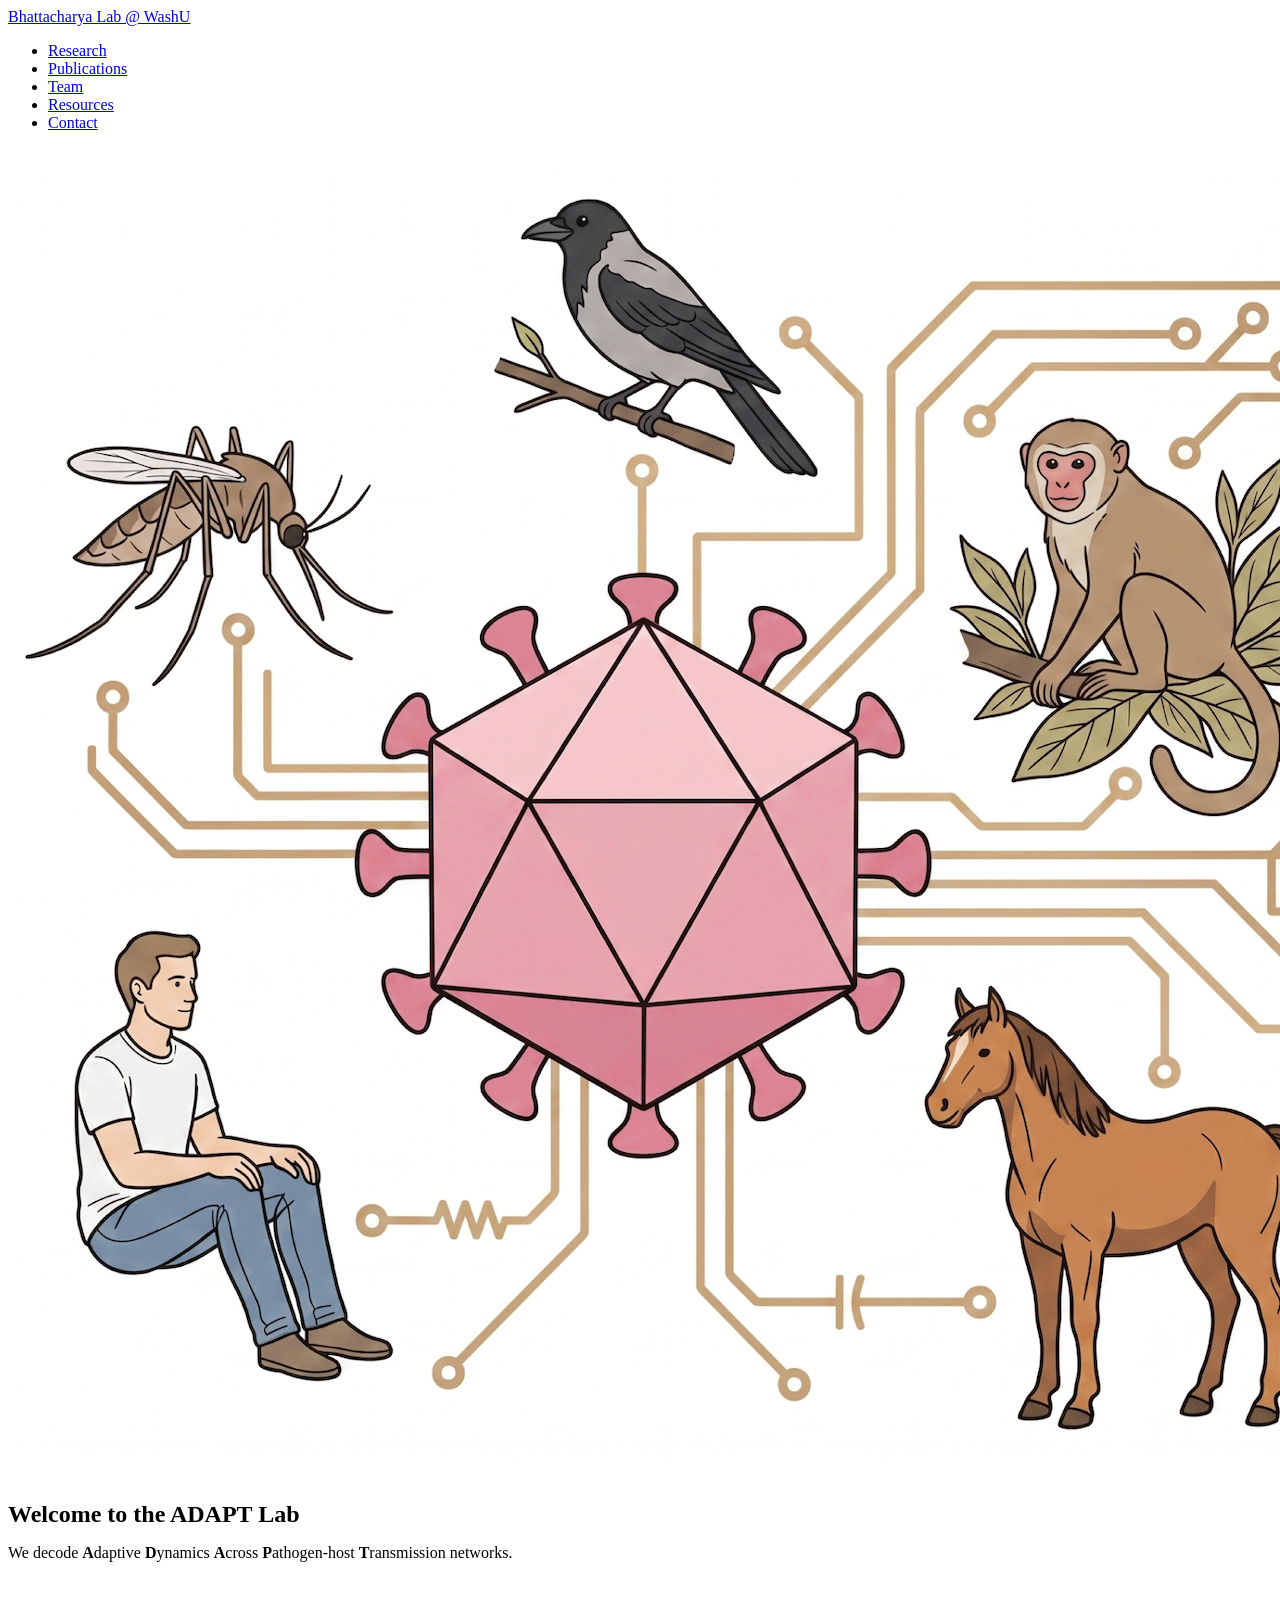
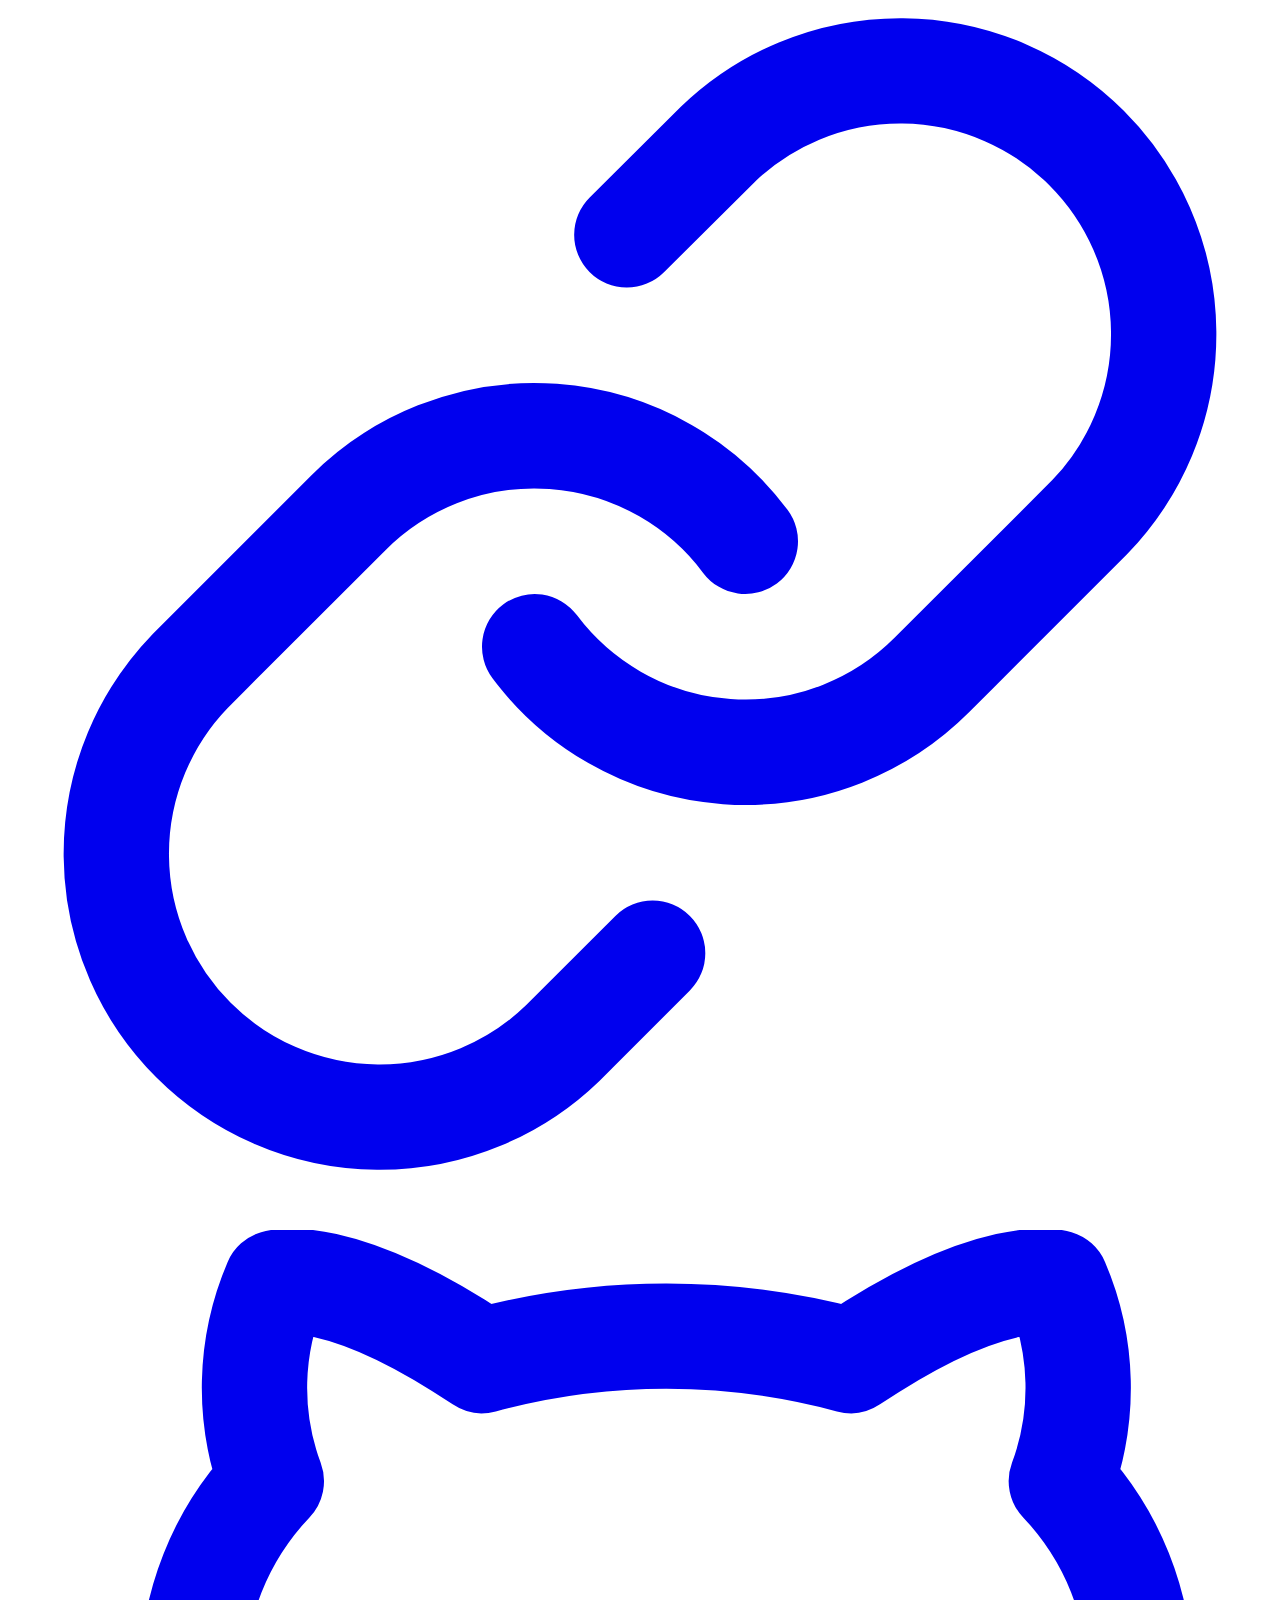
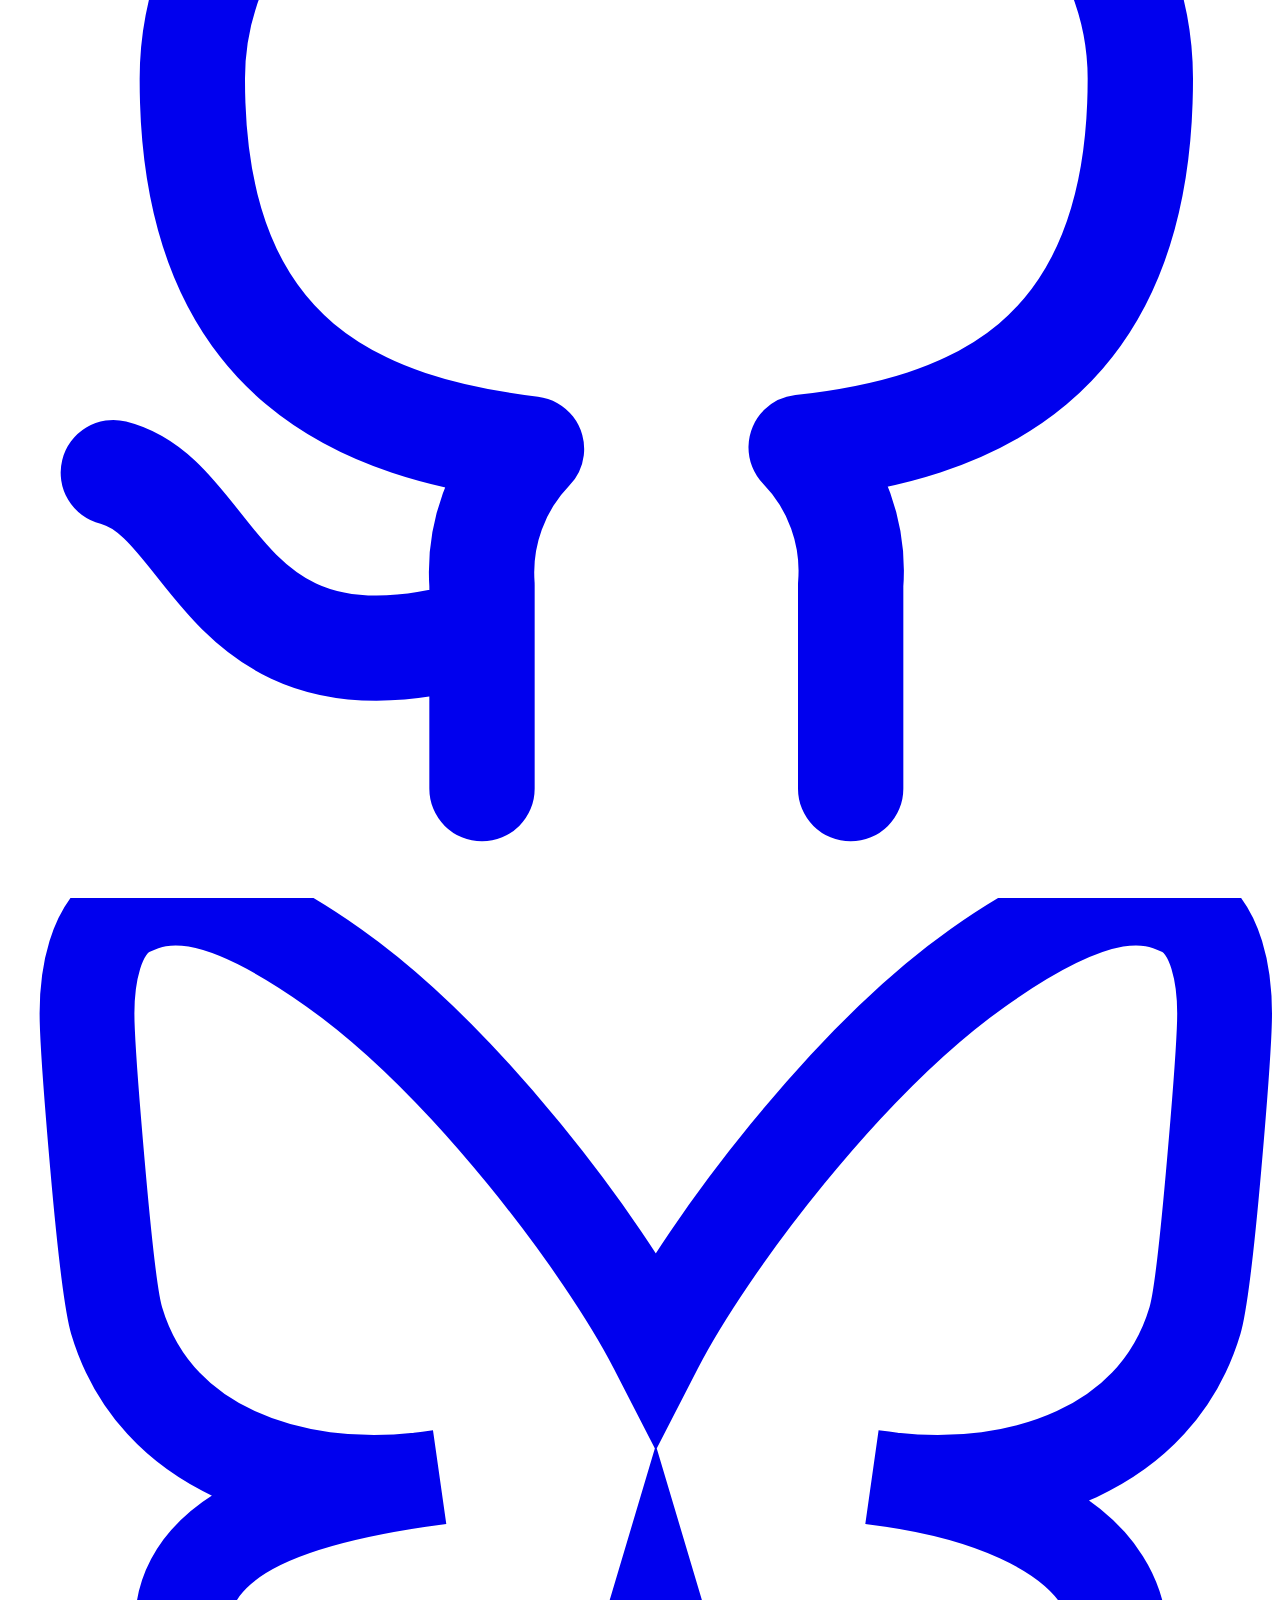
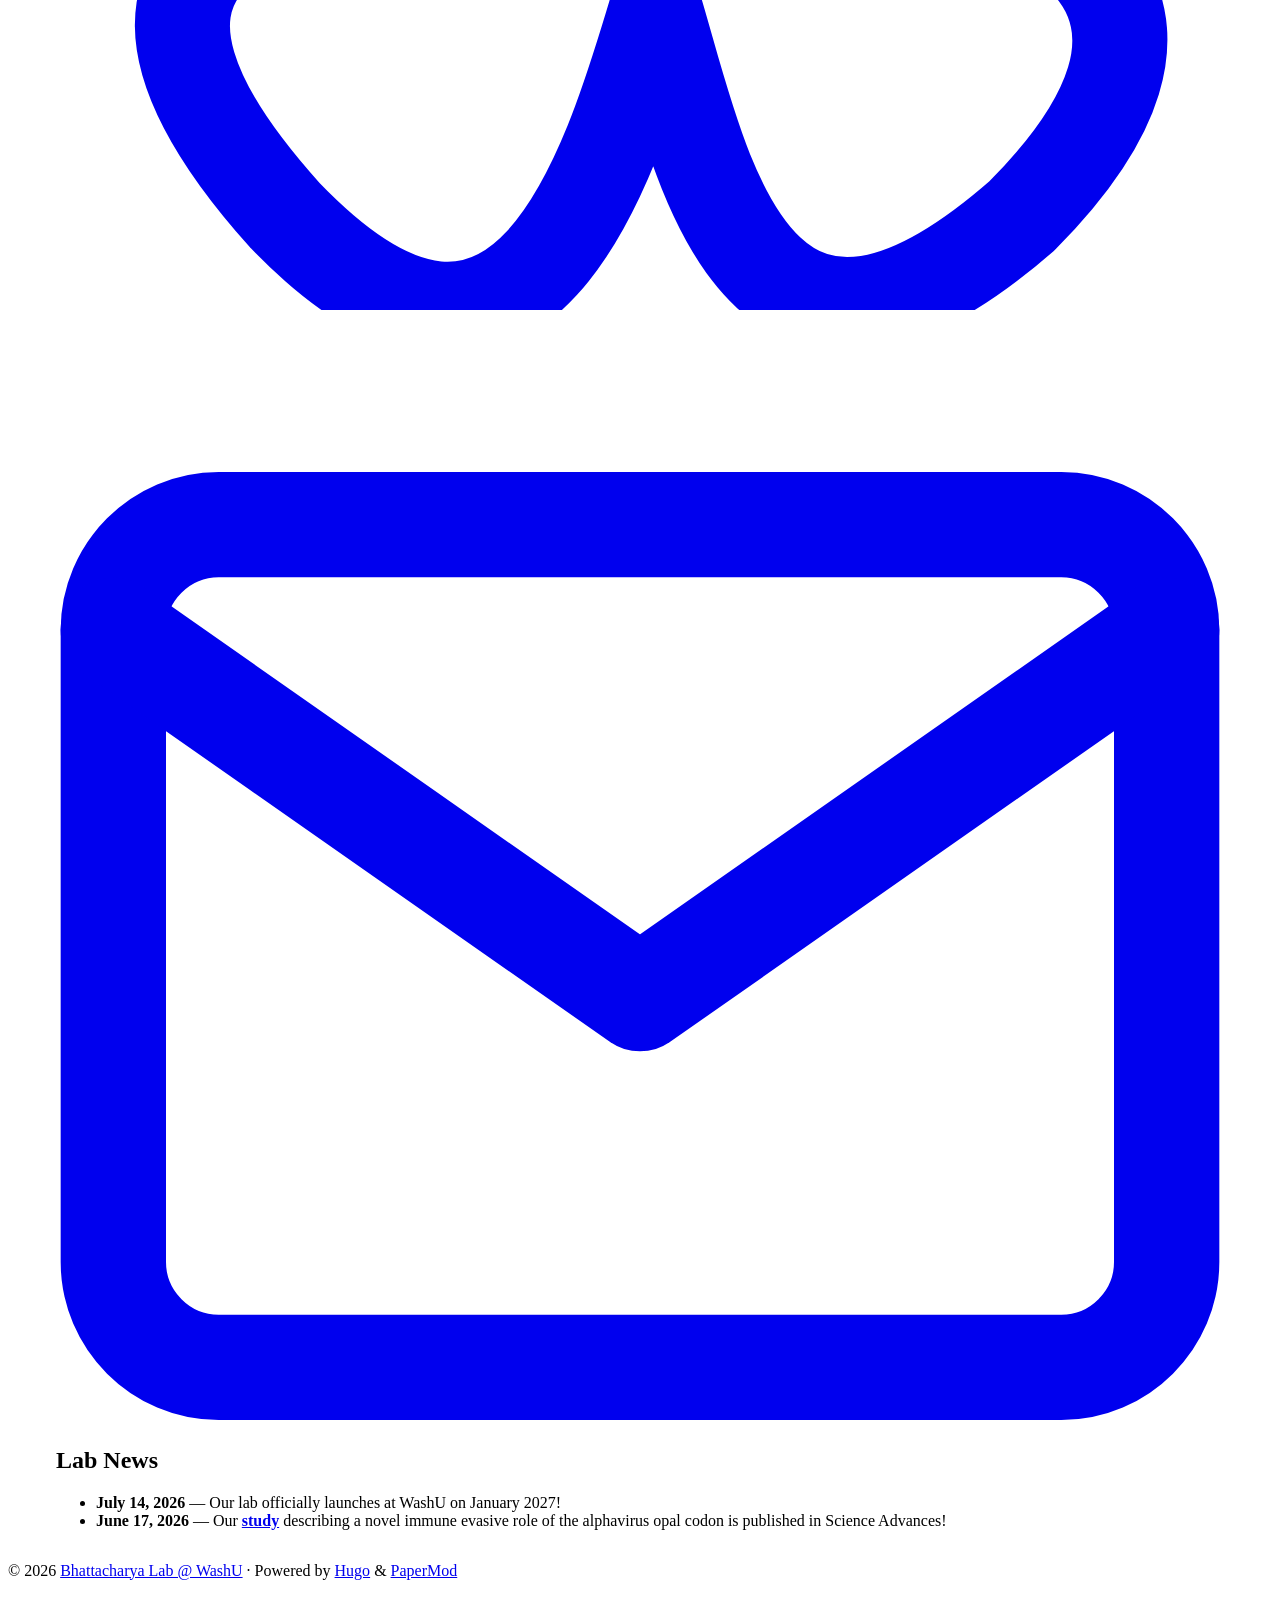
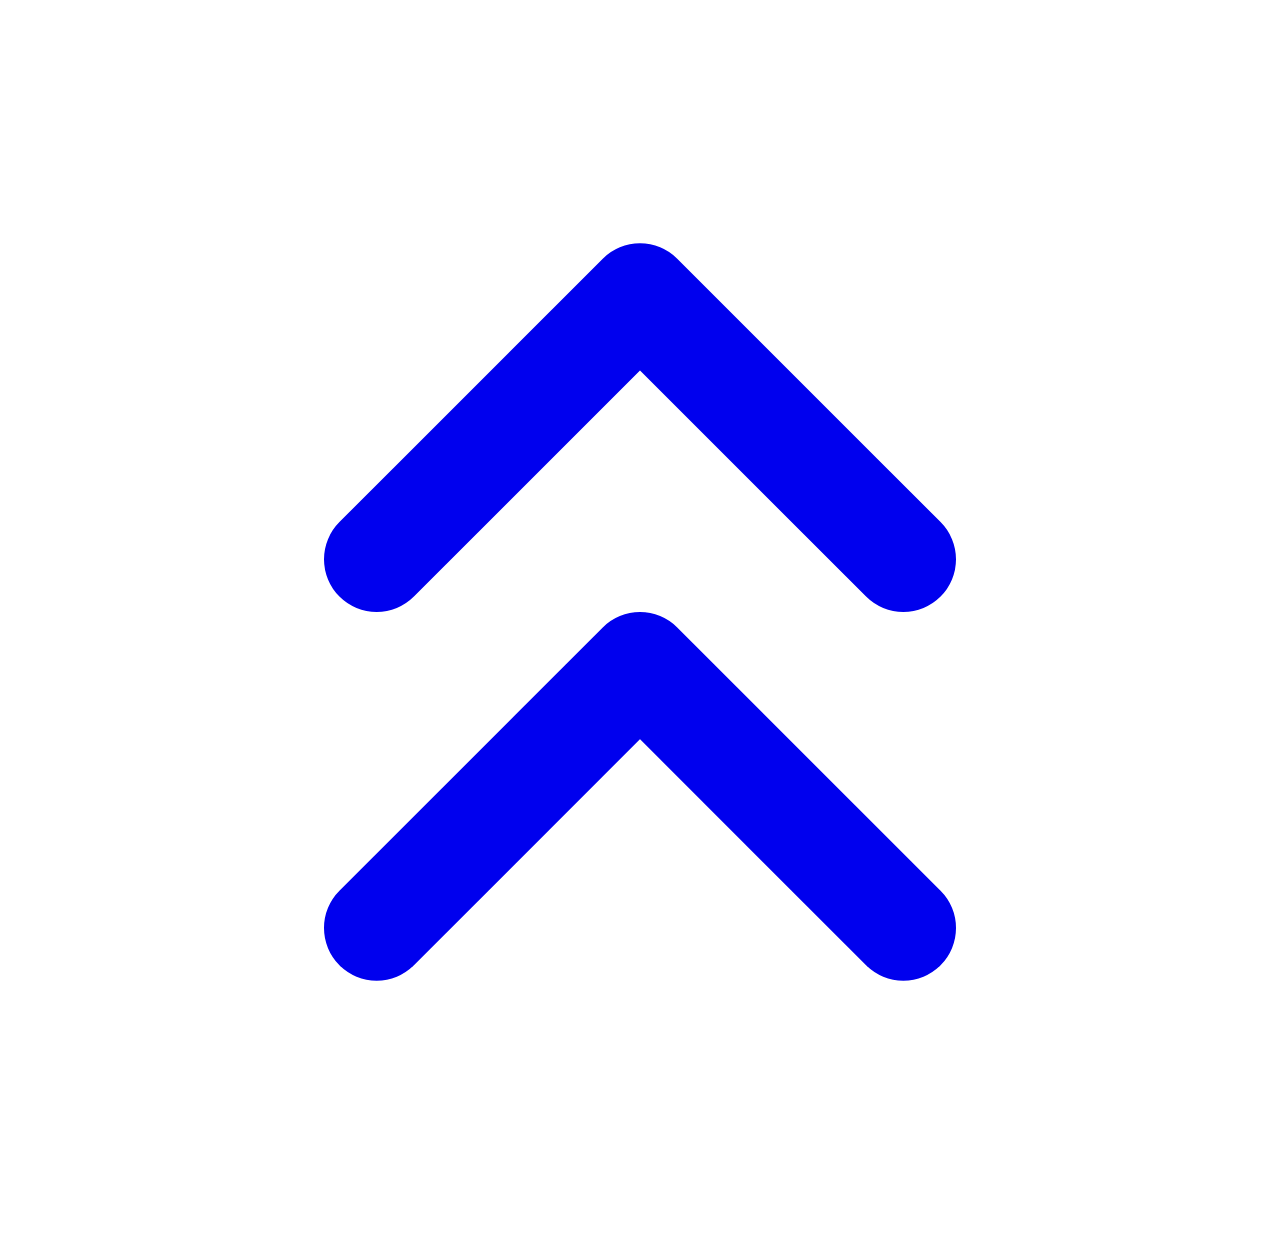
==== index.html @ d7763fdc "deploy: 80a2194d4f5002f448a03f5eafaed73001058255" ====
<!doctype html><html lang=en dir=auto data-theme=light><head><meta name=generator content="Hugo 0.164.0"><meta charset=utf-8><meta http-equiv=X-UA-Compatible content="IE=edge"><meta name=viewport content="width=device-width,initial-scale=1,shrink-to-fit=no"><meta name=robots content="index, follow"><title>Bhattacharya Lab @ WashU</title><meta name=description content="We study adaptive dynamics across pathogen-host interaction networks at WashU."><meta name=author content="Tamanash Bhattacharya"><link rel=canonical href=https://tamanashb.github.io/adapt-lab-website/><link crossorigin=anonymous href=/adapt-lab-website/assets/css/stylesheet.580c50b9496af248305c8b13a78037525e8e7861359b979d3334a81b5d1de494.css integrity="sha256-WAxQuUlq8kgwXIsTp4A3Ul6OeGE1m5edMzSoG10d5JQ=" rel="preload stylesheet" as=style><link rel=icon href=https://tamanashb.github.io/adapt-lab-website/favicon-32x32.png><link rel=icon type=image/png sizes=16x16 href=https://tamanashb.github.io/adapt-lab-website/favicon-16x16.png><link rel=icon type=image/png sizes=32x32 href=https://tamanashb.github.io/adapt-lab-website/favicon-32x32.png><link rel=apple-touch-icon href=https://tamanashb.github.io/adapt-lab-website/apple-touch-icon.png><link rel=mask-icon href=https://tamanashb.github.io/adapt-lab-website/favicon.svg><meta name=theme-color content="#2e2e33"><meta name=msapplication-TileColor content="#2e2e33"><link rel=alternate type=application/rss+xml href=https://tamanashb.github.io/adapt-lab-website/index.xml title=rss><link rel=alternate hreflang=en href=https://tamanashb.github.io/adapt-lab-website/><noscript><style>#theme-toggle,.top-link{display:none}</style></noscript><meta property="og:url" content="https://tamanashb.github.io/adapt-lab-website/"><meta property="og:site_name" content="Bhattacharya Lab @ WashU"><meta property="og:title" content="Bhattacharya Lab @ WashU"><meta property="og:description" content="July 14, 2026 — Our lab officially launches at WashU on January 2027! June 17, 2026 — Our study describing a novel immune evasive role of the alphavirus opal codon is published in Science Advances!"><meta property="og:locale" content="en_us"><meta property="og:type" content="website"><meta name=twitter:card content="summary"><meta name=twitter:title content="Bhattacharya Lab @ WashU"><meta name=twitter:description content="July 14, 2026 — Our lab officially launches at WashU on January 2027! June 17, 2026 — Our study describing a novel immune evasive role of the alphavirus opal codon is published in Science Advances!"><script type=application/ld+json>{"@context":"https://schema.org","@type":"Organization","name":"Bhattacharya Lab @ WashU","url":"https://tamanashb.github.io/adapt-lab-website/","description":"We study adaptive dynamics across pathogen-host interaction networks at WashU.","logo":"https://tamanashb.github.io/adapt-lab-website/favicon-32x32.png","sameAs":["https://scholar.google.com/citations?user=cMWTTUkAAAAJ\u0026hl=en","https://github.com/tamanashB","https://bsky.app/profile/tamanash.bsky.social","mailto:tamanash.bhattacharya@gmail.com"]}</script></head><body class=list id=top><header class=header><nav class=header-nav><div class=logo><a href=https://tamanashb.github.io/adapt-lab-website/ accesskey=h title="Bhattacharya Lab @ WashU (Alt + H)">Bhattacharya Lab @ WashU</a></div><ul id=menu class=menu><li><a href=https://tamanashb.github.io/adapt-lab-website/research/ title=Research><span>Research</span></a></li><li><a href=https://tamanashb.github.io/adapt-lab-website/publications/ title=Publications><span>Publications</span></a></li><li><a href=https://tamanashb.github.io/adapt-lab-website/team/ title=Team><span>Team</span></a></li><li><a href=https://tamanashb.github.io/adapt-lab-website/resources/ title=Resources><span>Resources</span></a></li><li><a href=https://tamanashb.github.io/adapt-lab-website/contact/ title=Contact><span>Contact</span></a></li></ul></nav></header><main class=main><div class=profile style="margin:.2rem 0;padding:0"><div class=profile_inner style="margin:0;padding:.2rem 0"><img draggable=false src=https://tamanashb.github.io/adapt-lab-website/images/profile.png alt="Tamanash Bhattacharya" title="Tamanash Bhattacharya" max-width: 100%; height: auto; style="border-radius:0;margin:1rem 0"><h1 style=font-size:1.5em>Welcome to the ADAPT Lab</h1><span>We decode <b>A</b>daptive <b>D</b>ynamics <b>A</b>cross <b>P</b>athogen-host <b>T</b>ransmission networks.</span><div class=social-icons><a href="https://scholar.google.com/citations?user=cMWTTUkAAAAJ&amp;hl=en" target=_blank rel="noopener noreferrer me" title=google-scholar><svg viewBox="0 0 24 24" fill="none" stroke="currentColor" stroke-width="2" stroke-linecap="round" stroke-linejoin="round"><path d="M10 13a5 5 0 007.54.54l3-3a5 5 0 00-7.07-7.07l-1.72 1.71"/><path d="M14 11a5 5 0 00-7.54-.54l-3 3a5 5 0 007.07 7.07l1.71-1.71"/></svg>
</a><a href=https://github.com/tamanashB target=_blank rel="noopener noreferrer me" title=github><svg viewBox="0 0 24 24" fill="none" stroke="currentColor" stroke-width="2" stroke-linecap="round" stroke-linejoin="round"><path d="M9 19c-5 1.5-5-2.5-7-3m14 6v-3.87a3.37 3.37.0 00-.94-2.61c3.14-.35 6.44-1.54 6.44-7A5.44 5.44.0 0020 4.77 5.07 5.07.0 0019.91 1S18.73.65 16 2.48a13.38 13.38.0 00-7 0C6.27.65 5.09 1 5.09 1A5.07 5.07.0 005 4.77 5.44 5.44.0 003.5 8.55c0 5.42 3.3 6.61 6.44 7A3.37 3.37.0 009 18.13V22"/></svg>
</a><a href=https://bsky.app/profile/tamanash.bsky.social target=_blank rel="noopener noreferrer me" title=bluesky><svg viewBox="-25 0 400 320" fill="none" stroke="currentColor" stroke-width="30"><path d="M180 141.964c-16.301-31.702-60.692-90.7823-101.9653-119.92C38.4971-5.86834 23.414-1.03207 13.526 3.43594 2.08093 8.60755.0 26.1785.0 36.5164.0 46.8542 5.66748 121.272 9.36416 133.694 21.5786 174.738 65.0603 188.607 105.104 184.156 107.151 183.852 109.227 183.572 111.329 183.312 109.267 183.642 107.19 183.924 105.104 184.156 46.4204 192.847-5.69621 214.233 62.6582 290.33 137.848 368.18 165.705 273.637 180 225.702c14.295 47.935 30.76 139.069 115.995 64.628C360 225.702 313.58 192.85 254.896 184.158 252.81 183.926 250.733 183.645 248.671 183.315 250.773 183.574 252.849 183.855 254.896 184.158 294.94 188.61 338.421 174.74 350.636 133.697 354.333 121.275 360 46.8568 360 36.519 360 26.1811 357.919 8.61012 346.474 3.43851 336.586-1.02949 321.503-5.86576 281.965 22.0466 240.692 51.1843 196.301 110.262 180 141.964z"/></svg>
</a><a href=mailto:tamanash.bhattacharya@gmail.com target=_blank rel="noopener noreferrer me" title=email><svg viewBox="0 0 24 21" fill="none" stroke="currentColor" stroke-width="2" stroke-linecap="round" stroke-linejoin="round"><path d="M4 4h16c1.1.0 2 .9 2 2v12c0 1.1-.9 2-2 2H4c-1.1.0-2-.9-2-2V6c0-1.1.9-2 2-2z"/><polyline points="22,6 12,13 2,6"/></svg></a></div></div></div><div style="margin-top:1rem;margin-bottom:.5rem;padding:0 3rem"><h2>Lab News</h2></div><div style="margin-bottom:2rem;padding:0 3rem"><ul><li><strong>July 14, 2026</strong> — Our lab officially launches at WashU on January 2027!</li><li><strong>June 17, 2026</strong> — Our <a href="https://www.science.org/doi/10.1126/sciadv.aee6015?__cf_chl_f_tk=ya5xux1qwvlwiM5JNNtGZGU4bwU3CyjRxJVhjC_Vx98-1782796281-1.0.1.1-zp0w1OmIcOOmN9h2CZP0AUJJhc6KL.IjVqaYy70Ut3o"><strong>study</strong></a> describing a novel immune evasive role of the alphavirus opal codon is published in Science Advances!</li></ul></div></main><footer class=footer><span>&copy; 2026 <a href=https://tamanashb.github.io/adapt-lab-website/>Bhattacharya Lab @ WashU</a></span> ·
<span>Powered by
<a href="https://gohugo.io/?utm_source=papermod" rel=noopener target=_blank>Hugo</a> &
<a href=https://github.com/adityatelange/hugo-PaperMod/ rel=noopener target=_blank>PaperMod</a></span></footer><a href=#top id=top-link class="top-link hidden" aria-label="go to top" title="Go to Top (Alt + G)" accesskey=g><svg viewBox="0 0 24 24" fill="none" stroke="currentColor" stroke-width="2" stroke-linecap="round" stroke-linejoin="round" class="feather feather-chevrons-up"><polyline points="17 11 12 6 7 11"/><polyline points="17 18 12 13 7 18"/></svg>
</a><script>let menu=document.getElementById("menu");if(menu){const e=localStorage.getItem("menu-scroll-position");e&&(menu.scrollLeft=parseInt(e,10)),menu.onscroll=function(){localStorage.setItem("menu-scroll-position",menu.scrollLeft)}}document.querySelectorAll('a[href^="#"]').forEach(e=>{e.addEventListener("click",function(e){e.preventDefault();var t=this.getAttribute("href").substr(1);window.matchMedia("(prefers-reduced-motion: reduce)").matches?document.querySelector(`[id='${decodeURIComponent(t)}']`).scrollIntoView():document.querySelector(`[id='${decodeURIComponent(t)}']`).scrollIntoView({behavior:"smooth"}),t==="top"?history.replaceState(null,null," "):history.pushState(null,null,`#${t}`)})})</script><script>var toplink=document.getElementById("top-link");window.onscroll=function(){const e=window.innerHeight;document.body.scrollTop>e||document.documentElement.scrollTop>e?toplink.classList.remove("hidden"):toplink.classList.add("hidden")}</script></body></html>
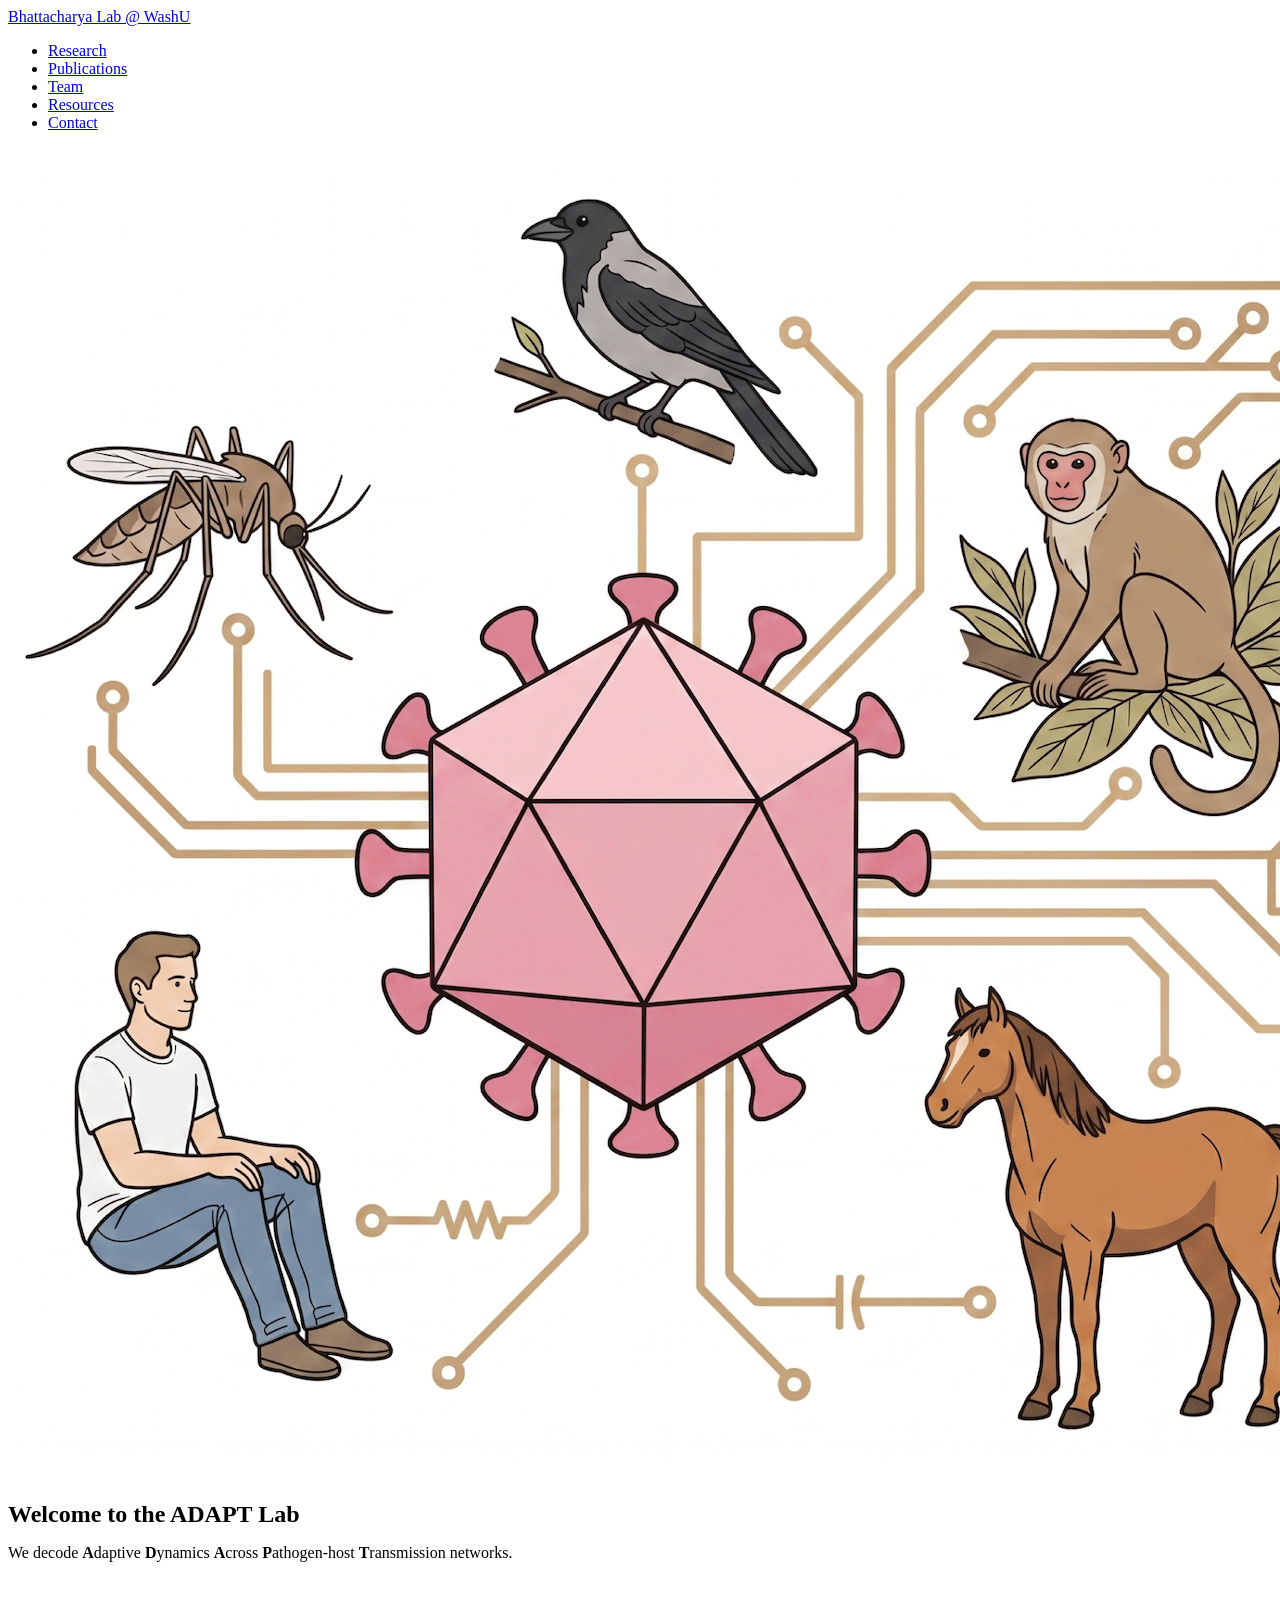
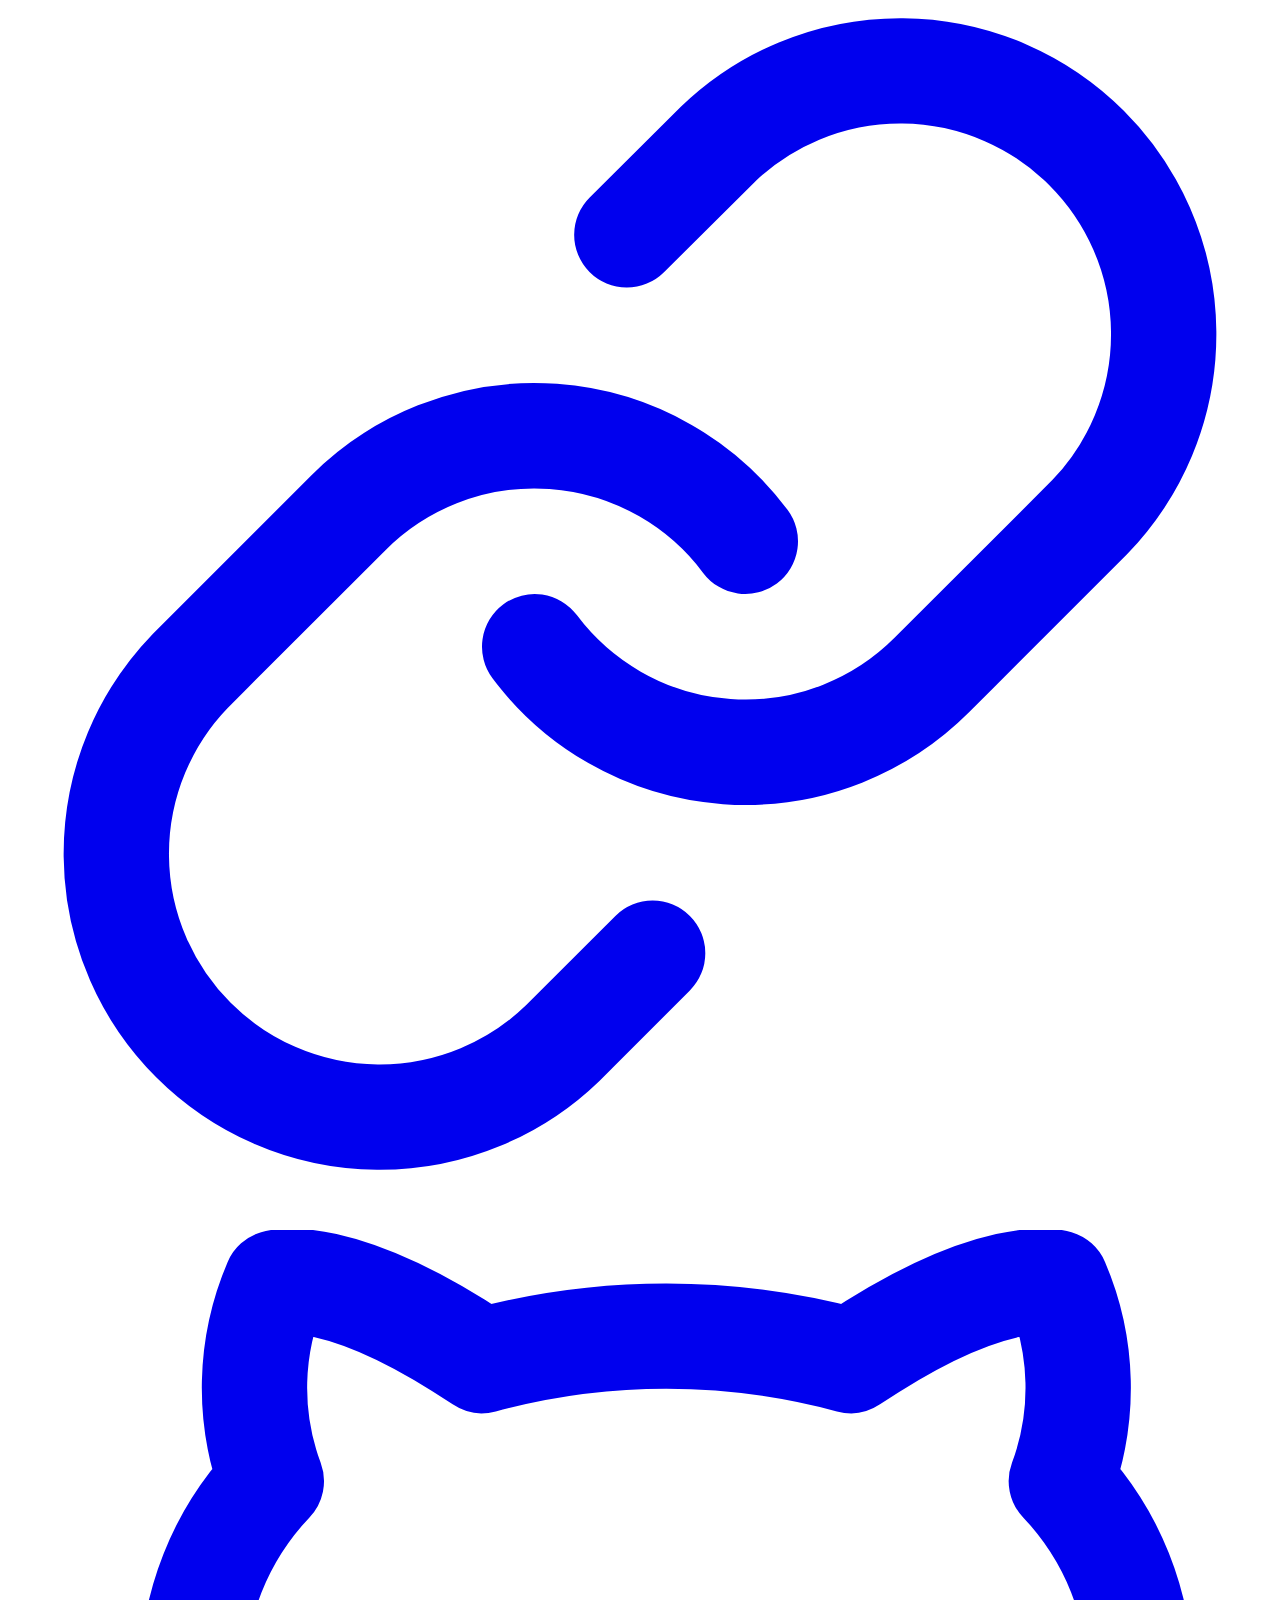
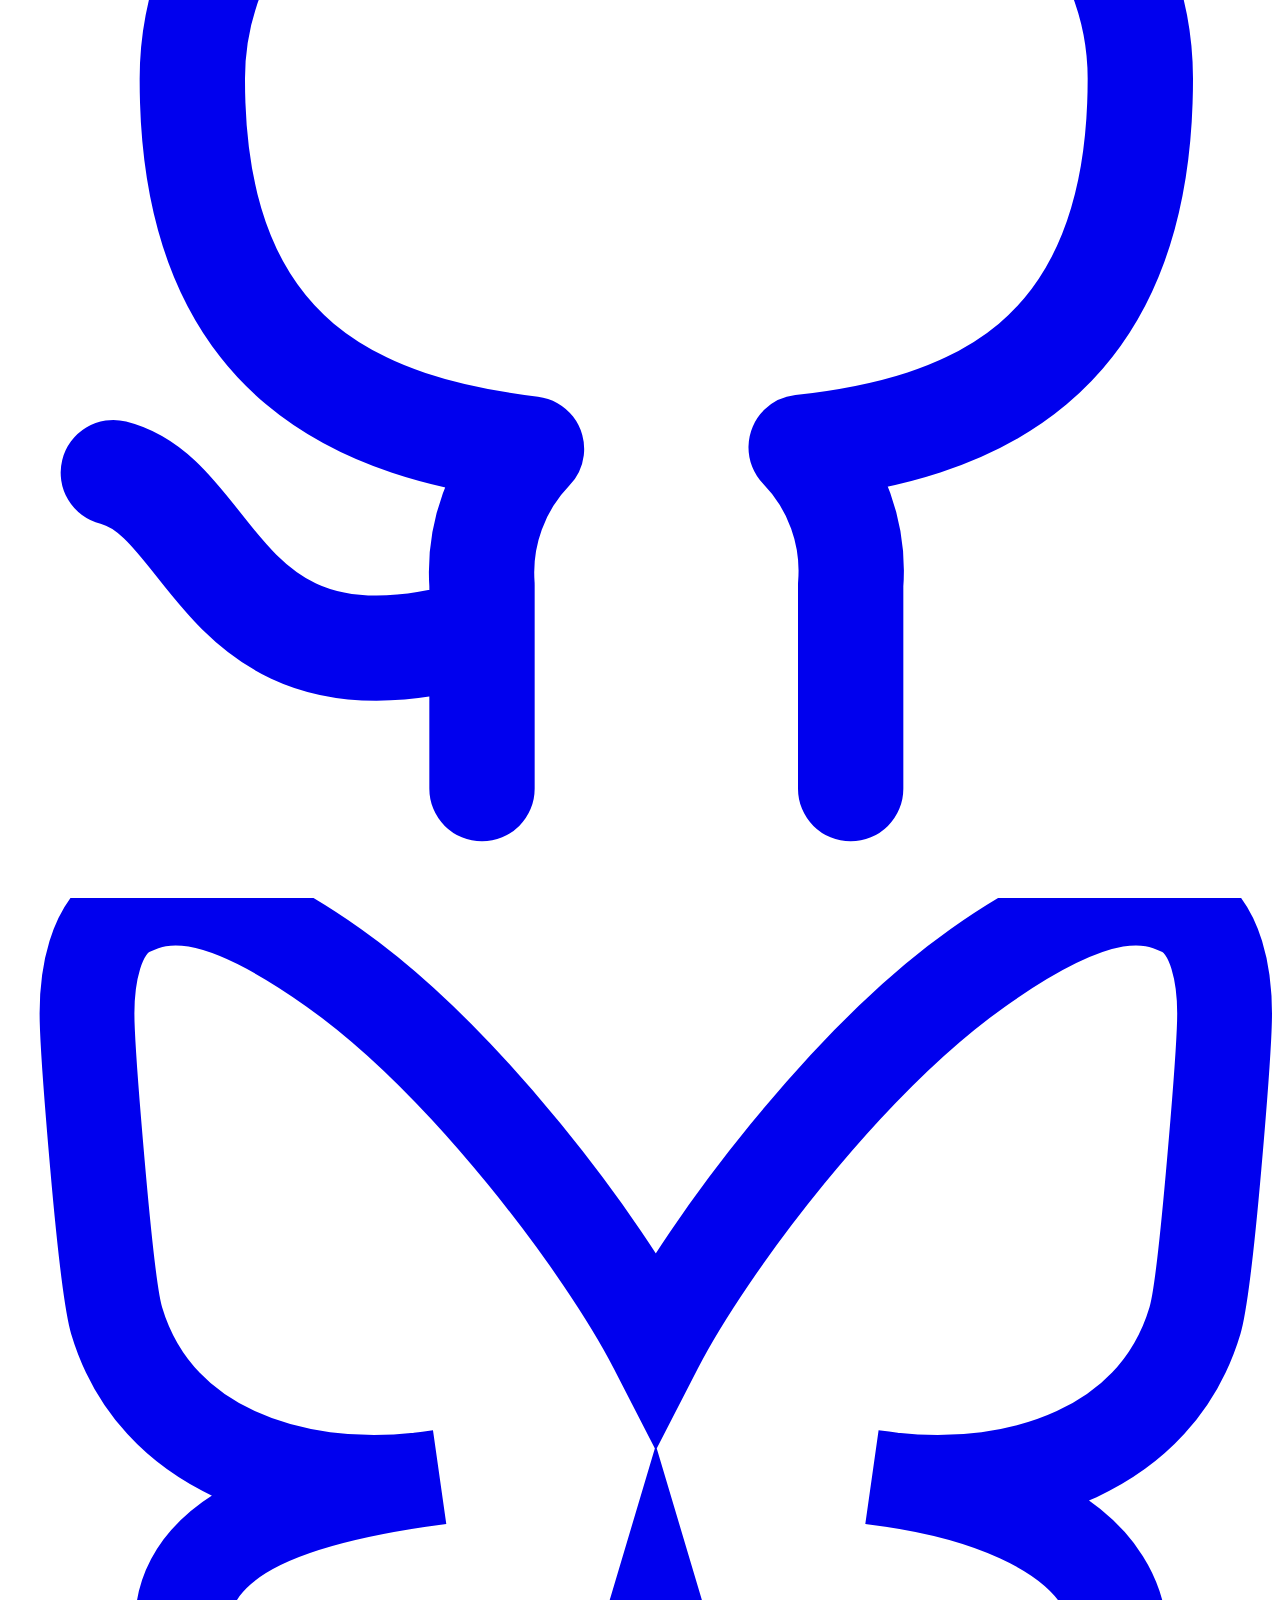
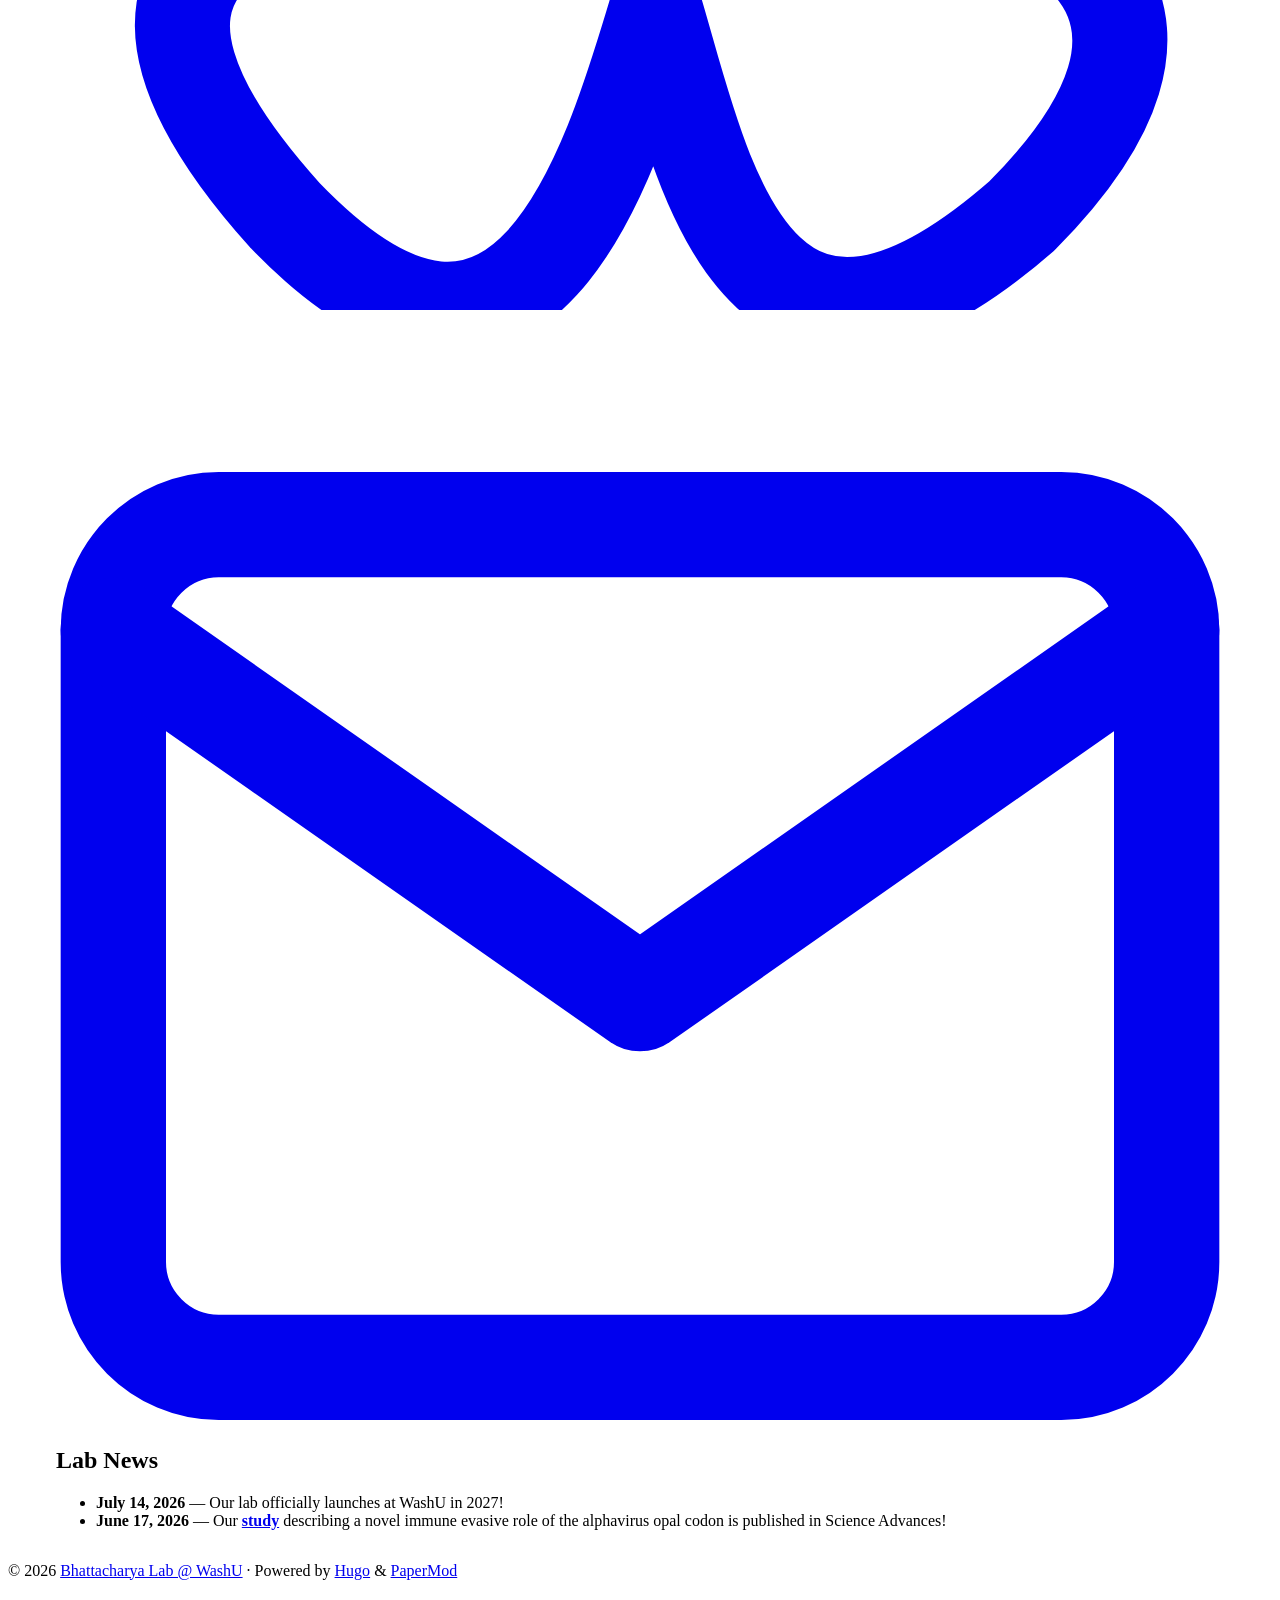
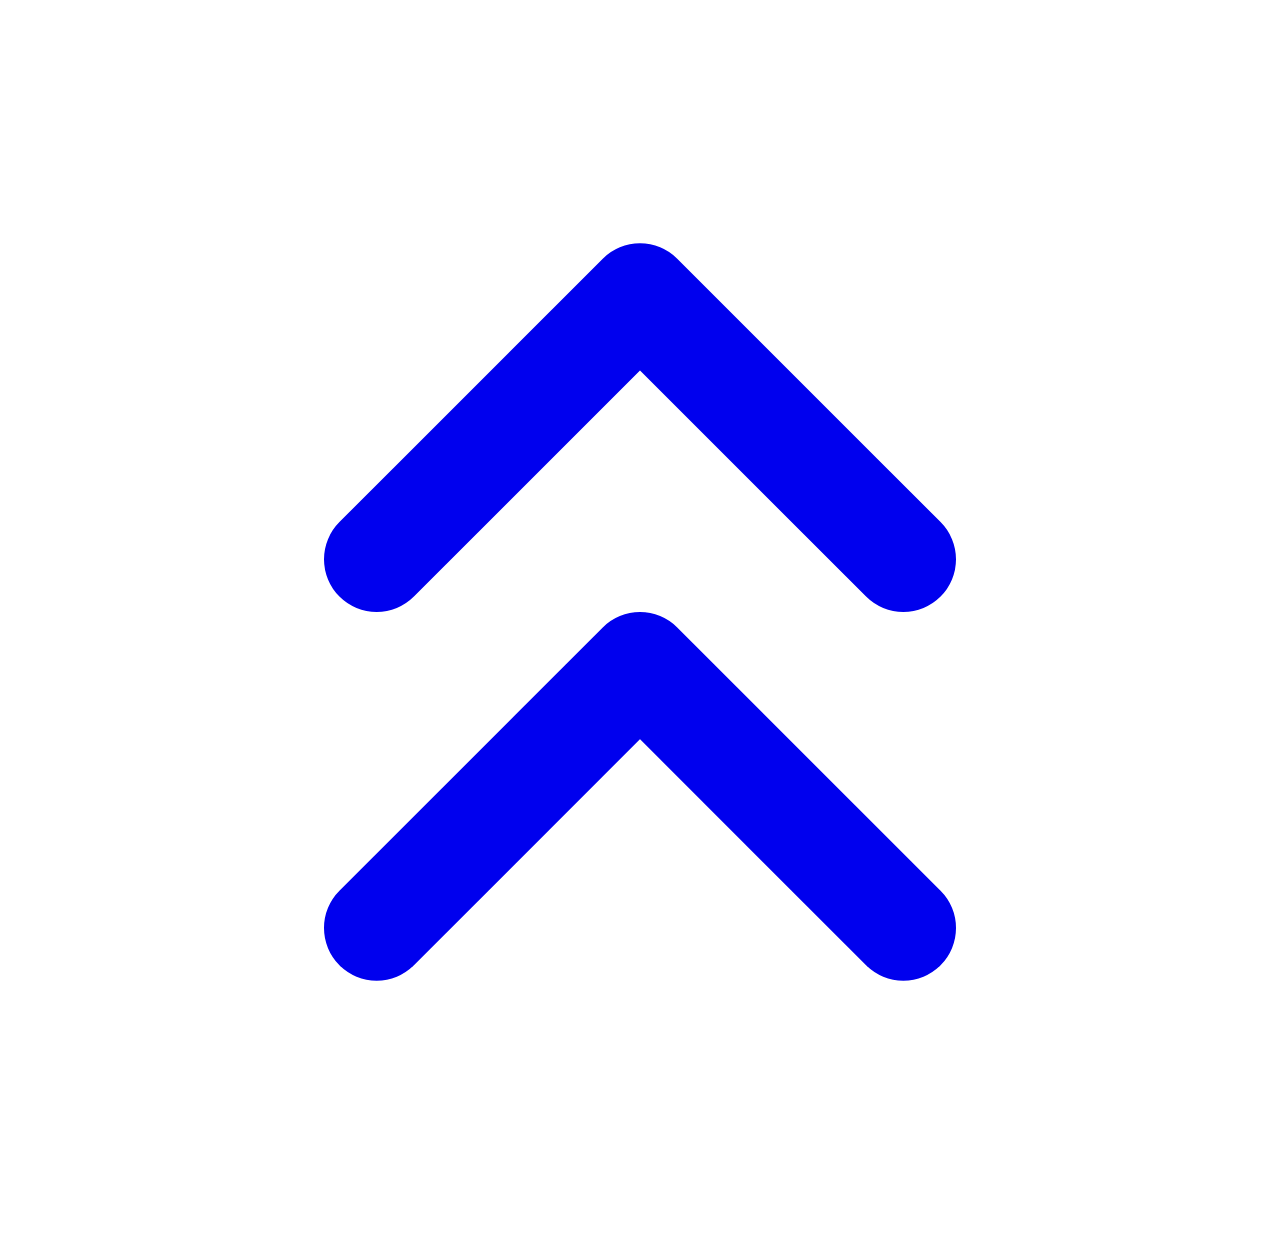
==== commit 983dfd44: "deploy: 1bbe968d76309a68ff7ea56aad08c9f3d3eac7b9" ====
--- a/index.html
+++ b/index.html
@@ -1,7 +1,7 @@
-<!doctype html><html lang=en dir=auto data-theme=light><head><meta name=generator content="Hugo 0.164.0"><meta charset=utf-8><meta http-equiv=X-UA-Compatible content="IE=edge"><meta name=viewport content="width=device-width,initial-scale=1,shrink-to-fit=no"><meta name=robots content="index, follow"><title>Bhattacharya Lab @ WashU</title><meta name=description content="We study adaptive dynamics across pathogen-host interaction networks at WashU."><meta name=author content="Tamanash Bhattacharya"><link rel=canonical href=https://tamanashb.github.io/adapt-lab-website/><link crossorigin=anonymous href=/adapt-lab-website/assets/css/stylesheet.580c50b9496af248305c8b13a78037525e8e7861359b979d3334a81b5d1de494.css integrity="sha256-WAxQuUlq8kgwXIsTp4A3Ul6OeGE1m5edMzSoG10d5JQ=" rel="preload stylesheet" as=style><link rel=icon href=https://tamanashb.github.io/adapt-lab-website/favicon-32x32.png><link rel=icon type=image/png sizes=16x16 href=https://tamanashb.github.io/adapt-lab-website/favicon-16x16.png><link rel=icon type=image/png sizes=32x32 href=https://tamanashb.github.io/adapt-lab-website/favicon-32x32.png><link rel=apple-touch-icon href=https://tamanashb.github.io/adapt-lab-website/apple-touch-icon.png><link rel=mask-icon href=https://tamanashb.github.io/adapt-lab-website/favicon.svg><meta name=theme-color content="#2e2e33"><meta name=msapplication-TileColor content="#2e2e33"><link rel=alternate type=application/rss+xml href=https://tamanashb.github.io/adapt-lab-website/index.xml title=rss><link rel=alternate hreflang=en href=https://tamanashb.github.io/adapt-lab-website/><noscript><style>#theme-toggle,.top-link{display:none}</style></noscript><meta property="og:url" content="https://tamanashb.github.io/adapt-lab-website/"><meta property="og:site_name" content="Bhattacharya Lab @ WashU"><meta property="og:title" content="Bhattacharya Lab @ WashU"><meta property="og:description" content="July 14, 2026 — Our lab officially launches at WashU on January 2027! June 17, 2026 — Our study describing a novel immune evasive role of the alphavirus opal codon is published in Science Advances!"><meta property="og:locale" content="en_us"><meta property="og:type" content="website"><meta name=twitter:card content="summary"><meta name=twitter:title content="Bhattacharya Lab @ WashU"><meta name=twitter:description content="July 14, 2026 — Our lab officially launches at WashU on January 2027! June 17, 2026 — Our study describing a novel immune evasive role of the alphavirus opal codon is published in Science Advances!"><script type=application/ld+json>{"@context":"https://schema.org","@type":"Organization","name":"Bhattacharya Lab @ WashU","url":"https://tamanashb.github.io/adapt-lab-website/","description":"We study adaptive dynamics across pathogen-host interaction networks at WashU.","logo":"https://tamanashb.github.io/adapt-lab-website/favicon-32x32.png","sameAs":["https://scholar.google.com/citations?user=cMWTTUkAAAAJ\u0026hl=en","https://github.com/tamanashB","https://bsky.app/profile/tamanash.bsky.social","mailto:tamanash.bhattacharya@gmail.com"]}</script></head><body class=list id=top><header class=header><nav class=header-nav><div class=logo><a href=https://tamanashb.github.io/adapt-lab-website/ accesskey=h title="Bhattacharya Lab @ WashU (Alt + H)">Bhattacharya Lab @ WashU</a></div><ul id=menu class=menu><li><a href=https://tamanashb.github.io/adapt-lab-website/research/ title=Research><span>Research</span></a></li><li><a href=https://tamanashb.github.io/adapt-lab-website/publications/ title=Publications><span>Publications</span></a></li><li><a href=https://tamanashb.github.io/adapt-lab-website/team/ title=Team><span>Team</span></a></li><li><a href=https://tamanashb.github.io/adapt-lab-website/resources/ title=Resources><span>Resources</span></a></li><li><a href=https://tamanashb.github.io/adapt-lab-website/contact/ title=Contact><span>Contact</span></a></li></ul></nav></header><main class=main><div class=profile style="margin:.2rem 0;padding:0"><div class=profile_inner style="margin:0;padding:.2rem 0"><img draggable=false src=https://tamanashb.github.io/adapt-lab-website/images/profile.png alt="Tamanash Bhattacharya" title="Tamanash Bhattacharya" max-width: 100%; height: auto; style="border-radius:0;margin:1rem 0"><h1 style=font-size:1.5em>Welcome to the ADAPT Lab</h1><span>We decode <b>A</b>daptive <b>D</b>ynamics <b>A</b>cross <b>P</b>athogen-host <b>T</b>ransmission networks.</span><div class=social-icons><a href="https://scholar.google.com/citations?user=cMWTTUkAAAAJ&amp;hl=en" target=_blank rel="noopener noreferrer me" title=google-scholar><svg viewBox="0 0 24 24" fill="none" stroke="currentColor" stroke-width="2" stroke-linecap="round" stroke-linejoin="round"><path d="M10 13a5 5 0 007.54.54l3-3a5 5 0 00-7.07-7.07l-1.72 1.71"/><path d="M14 11a5 5 0 00-7.54-.54l-3 3a5 5 0 007.07 7.07l1.71-1.71"/></svg>
+<!doctype html><html lang=en dir=auto data-theme=light><head><meta name=generator content="Hugo 0.165.0"><meta charset=utf-8><meta http-equiv=X-UA-Compatible content="IE=edge"><meta name=viewport content="width=device-width,initial-scale=1,shrink-to-fit=no"><meta name=robots content="index, follow"><title>Bhattacharya Lab @ WashU</title><meta name=description content="We study adaptive dynamics across pathogen-host interaction networks at WashU."><meta name=author content="Tamanash Bhattacharya"><link rel=canonical href=https://tamanashb.github.io/adapt-lab-website/><link crossorigin=anonymous href=/adapt-lab-website/assets/css/stylesheet.580c50b9496af248305c8b13a78037525e8e7861359b979d3334a81b5d1de494.css integrity="sha256-WAxQuUlq8kgwXIsTp4A3Ul6OeGE1m5edMzSoG10d5JQ=" rel="preload stylesheet" as=style><link rel=icon href=https://tamanashb.github.io/adapt-lab-website/favicon-32x32.png><link rel=icon type=image/png sizes=16x16 href=https://tamanashb.github.io/adapt-lab-website/favicon-16x16.png><link rel=icon type=image/png sizes=32x32 href=https://tamanashb.github.io/adapt-lab-website/favicon-32x32.png><link rel=apple-touch-icon href=https://tamanashb.github.io/adapt-lab-website/apple-touch-icon.png><link rel=mask-icon href=https://tamanashb.github.io/adapt-lab-website/favicon.svg><meta name=theme-color content="#2e2e33"><meta name=msapplication-TileColor content="#2e2e33"><link rel=alternate type=application/rss+xml href=https://tamanashb.github.io/adapt-lab-website/index.xml title=rss><link rel=alternate hreflang=en href=https://tamanashb.github.io/adapt-lab-website/><noscript><style>#theme-toggle,.top-link{display:none}</style></noscript><meta property="og:url" content="https://tamanashb.github.io/adapt-lab-website/"><meta property="og:site_name" content="Bhattacharya Lab @ WashU"><meta property="og:title" content="Bhattacharya Lab @ WashU"><meta property="og:description" content="July 14, 2026 — Our lab officially launches at WashU in 2027! June 17, 2026 — Our study describing a novel immune evasive role of the alphavirus opal codon is published in Science Advances!"><meta property="og:locale" content="en_us"><meta property="og:type" content="website"><meta name=twitter:card content="summary"><meta name=twitter:title content="Bhattacharya Lab @ WashU"><meta name=twitter:description content="July 14, 2026 — Our lab officially launches at WashU in 2027! June 17, 2026 — Our study describing a novel immune evasive role of the alphavirus opal codon is published in Science Advances!"><script type=application/ld+json>{"@context":"https://schema.org","@type":"Organization","name":"Bhattacharya Lab @ WashU","url":"https://tamanashb.github.io/adapt-lab-website/","description":"We study adaptive dynamics across pathogen-host interaction networks at WashU.","logo":"https://tamanashb.github.io/adapt-lab-website/favicon-32x32.png","sameAs":["https://scholar.google.com/citations?user=cMWTTUkAAAAJ\u0026hl=en","https://github.com/tamanashB","https://bsky.app/profile/tamanash.bsky.social","mailto:tamanash.bhattacharya@gmail.com"]}</script></head><body class=list id=top><header class=header><nav class=header-nav><div class=logo><a href=https://tamanashb.github.io/adapt-lab-website/ accesskey=h title="Bhattacharya Lab @ WashU (Alt + H)">Bhattacharya Lab @ WashU</a></div><ul id=menu class=menu><li><a href=https://tamanashb.github.io/adapt-lab-website/research/ title=Research><span>Research</span></a></li><li><a href=https://tamanashb.github.io/adapt-lab-website/publications/ title=Publications><span>Publications</span></a></li><li><a href=https://tamanashb.github.io/adapt-lab-website/team/ title=Team><span>Team</span></a></li><li><a href=https://tamanashb.github.io/adapt-lab-website/resources/ title=Resources><span>Resources</span></a></li><li><a href=https://tamanashb.github.io/adapt-lab-website/contact/ title=Contact><span>Contact</span></a></li></ul></nav></header><main class=main><div class=profile style="margin:.2rem 0;padding:0"><div class=profile_inner style="margin:0;padding:.2rem 0"><img draggable=false src=https://tamanashb.github.io/adapt-lab-website/images/profile.png alt="Tamanash Bhattacharya" title="Tamanash Bhattacharya" max-width: 100%; height: auto; style="border-radius:0;margin:1rem 0"><h1 style=font-size:1.5em>Welcome to the ADAPT Lab</h1><span>We decode <b>A</b>daptive <b>D</b>ynamics <b>A</b>cross <b>P</b>athogen-host <b>T</b>ransmission networks.</span><div class=social-icons><a href="https://scholar.google.com/citations?user=cMWTTUkAAAAJ&amp;hl=en" target=_blank rel="noopener noreferrer me" title=google-scholar><svg viewBox="0 0 24 24" fill="none" stroke="currentColor" stroke-width="2" stroke-linecap="round" stroke-linejoin="round"><path d="M10 13a5 5 0 007.54.54l3-3a5 5 0 00-7.07-7.07l-1.72 1.71"/><path d="M14 11a5 5 0 00-7.54-.54l-3 3a5 5 0 007.07 7.07l1.71-1.71"/></svg>
 </a><a href=https://github.com/tamanashB target=_blank rel="noopener noreferrer me" title=github><svg viewBox="0 0 24 24" fill="none" stroke="currentColor" stroke-width="2" stroke-linecap="round" stroke-linejoin="round"><path d="M9 19c-5 1.5-5-2.5-7-3m14 6v-3.87a3.37 3.37.0 00-.94-2.61c3.14-.35 6.44-1.54 6.44-7A5.44 5.44.0 0020 4.77 5.07 5.07.0 0019.91 1S18.73.65 16 2.48a13.38 13.38.0 00-7 0C6.27.65 5.09 1 5.09 1A5.07 5.07.0 005 4.77 5.44 5.44.0 003.5 8.55c0 5.42 3.3 6.61 6.44 7A3.37 3.37.0 009 18.13V22"/></svg>
 </a><a href=https://bsky.app/profile/tamanash.bsky.social target=_blank rel="noopener noreferrer me" title=bluesky><svg viewBox="-25 0 400 320" fill="none" stroke="currentColor" stroke-width="30"><path d="M180 141.964c-16.301-31.702-60.692-90.7823-101.9653-119.92C38.4971-5.86834 23.414-1.03207 13.526 3.43594 2.08093 8.60755.0 26.1785.0 36.5164.0 46.8542 5.66748 121.272 9.36416 133.694 21.5786 174.738 65.0603 188.607 105.104 184.156 107.151 183.852 109.227 183.572 111.329 183.312 109.267 183.642 107.19 183.924 105.104 184.156 46.4204 192.847-5.69621 214.233 62.6582 290.33 137.848 368.18 165.705 273.637 180 225.702c14.295 47.935 30.76 139.069 115.995 64.628C360 225.702 313.58 192.85 254.896 184.158 252.81 183.926 250.733 183.645 248.671 183.315 250.773 183.574 252.849 183.855 254.896 184.158 294.94 188.61 338.421 174.74 350.636 133.697 354.333 121.275 360 46.8568 360 36.519 360 26.1811 357.919 8.61012 346.474 3.43851 336.586-1.02949 321.503-5.86576 281.965 22.0466 240.692 51.1843 196.301 110.262 180 141.964z"/></svg>
-</a><a href=mailto:tamanash.bhattacharya@gmail.com target=_blank rel="noopener noreferrer me" title=email><svg viewBox="0 0 24 21" fill="none" stroke="currentColor" stroke-width="2" stroke-linecap="round" stroke-linejoin="round"><path d="M4 4h16c1.1.0 2 .9 2 2v12c0 1.1-.9 2-2 2H4c-1.1.0-2-.9-2-2V6c0-1.1.9-2 2-2z"/><polyline points="22,6 12,13 2,6"/></svg></a></div></div></div><div style="margin-top:1rem;margin-bottom:.5rem;padding:0 3rem"><h2>Lab News</h2></div><div style="margin-bottom:2rem;padding:0 3rem"><ul><li><strong>July 14, 2026</strong> — Our lab officially launches at WashU on January 2027!</li><li><strong>June 17, 2026</strong> — Our <a href="https://www.science.org/doi/10.1126/sciadv.aee6015?__cf_chl_f_tk=ya5xux1qwvlwiM5JNNtGZGU4bwU3CyjRxJVhjC_Vx98-1782796281-1.0.1.1-zp0w1OmIcOOmN9h2CZP0AUJJhc6KL.IjVqaYy70Ut3o"><strong>study</strong></a> describing a novel immune evasive role of the alphavirus opal codon is published in Science Advances!</li></ul></div></main><footer class=footer><span>&copy; 2026 <a href=https://tamanashb.github.io/adapt-lab-website/>Bhattacharya Lab @ WashU</a></span> ·
+</a><a href=mailto:tamanash.bhattacharya@gmail.com target=_blank rel="noopener noreferrer me" title=email><svg viewBox="0 0 24 21" fill="none" stroke="currentColor" stroke-width="2" stroke-linecap="round" stroke-linejoin="round"><path d="M4 4h16c1.1.0 2 .9 2 2v12c0 1.1-.9 2-2 2H4c-1.1.0-2-.9-2-2V6c0-1.1.9-2 2-2z"/><polyline points="22,6 12,13 2,6"/></svg></a></div></div></div><div style="margin-top:1rem;margin-bottom:.5rem;padding:0 3rem"><h2>Lab News</h2></div><div style="margin-bottom:2rem;padding:0 3rem"><ul><li><strong>July 14, 2026</strong> — Our lab officially launches at WashU in 2027!</li><li><strong>June 17, 2026</strong> — Our <a href="https://www.science.org/doi/10.1126/sciadv.aee6015?__cf_chl_f_tk=ya5xux1qwvlwiM5JNNtGZGU4bwU3CyjRxJVhjC_Vx98-1782796281-1.0.1.1-zp0w1OmIcOOmN9h2CZP0AUJJhc6KL.IjVqaYy70Ut3o"><strong>study</strong></a> describing a novel immune evasive role of the alphavirus opal codon is published in Science Advances!</li></ul></div></main><footer class=footer><span>&copy; 2026 <a href=https://tamanashb.github.io/adapt-lab-website/>Bhattacharya Lab @ WashU</a></span> ·
 <span>Powered by
 <a href="https://gohugo.io/?utm_source=papermod" rel=noopener target=_blank>Hugo</a> &
 <a href=https://github.com/adityatelange/hugo-PaperMod/ rel=noopener target=_blank>PaperMod</a></span></footer><a href=#top id=top-link class="top-link hidden" aria-label="go to top" title="Go to Top (Alt + G)" accesskey=g><svg viewBox="0 0 24 24" fill="none" stroke="currentColor" stroke-width="2" stroke-linecap="round" stroke-linejoin="round" class="feather feather-chevrons-up"><polyline points="17 11 12 6 7 11"/><polyline points="17 18 12 13 7 18"/></svg>
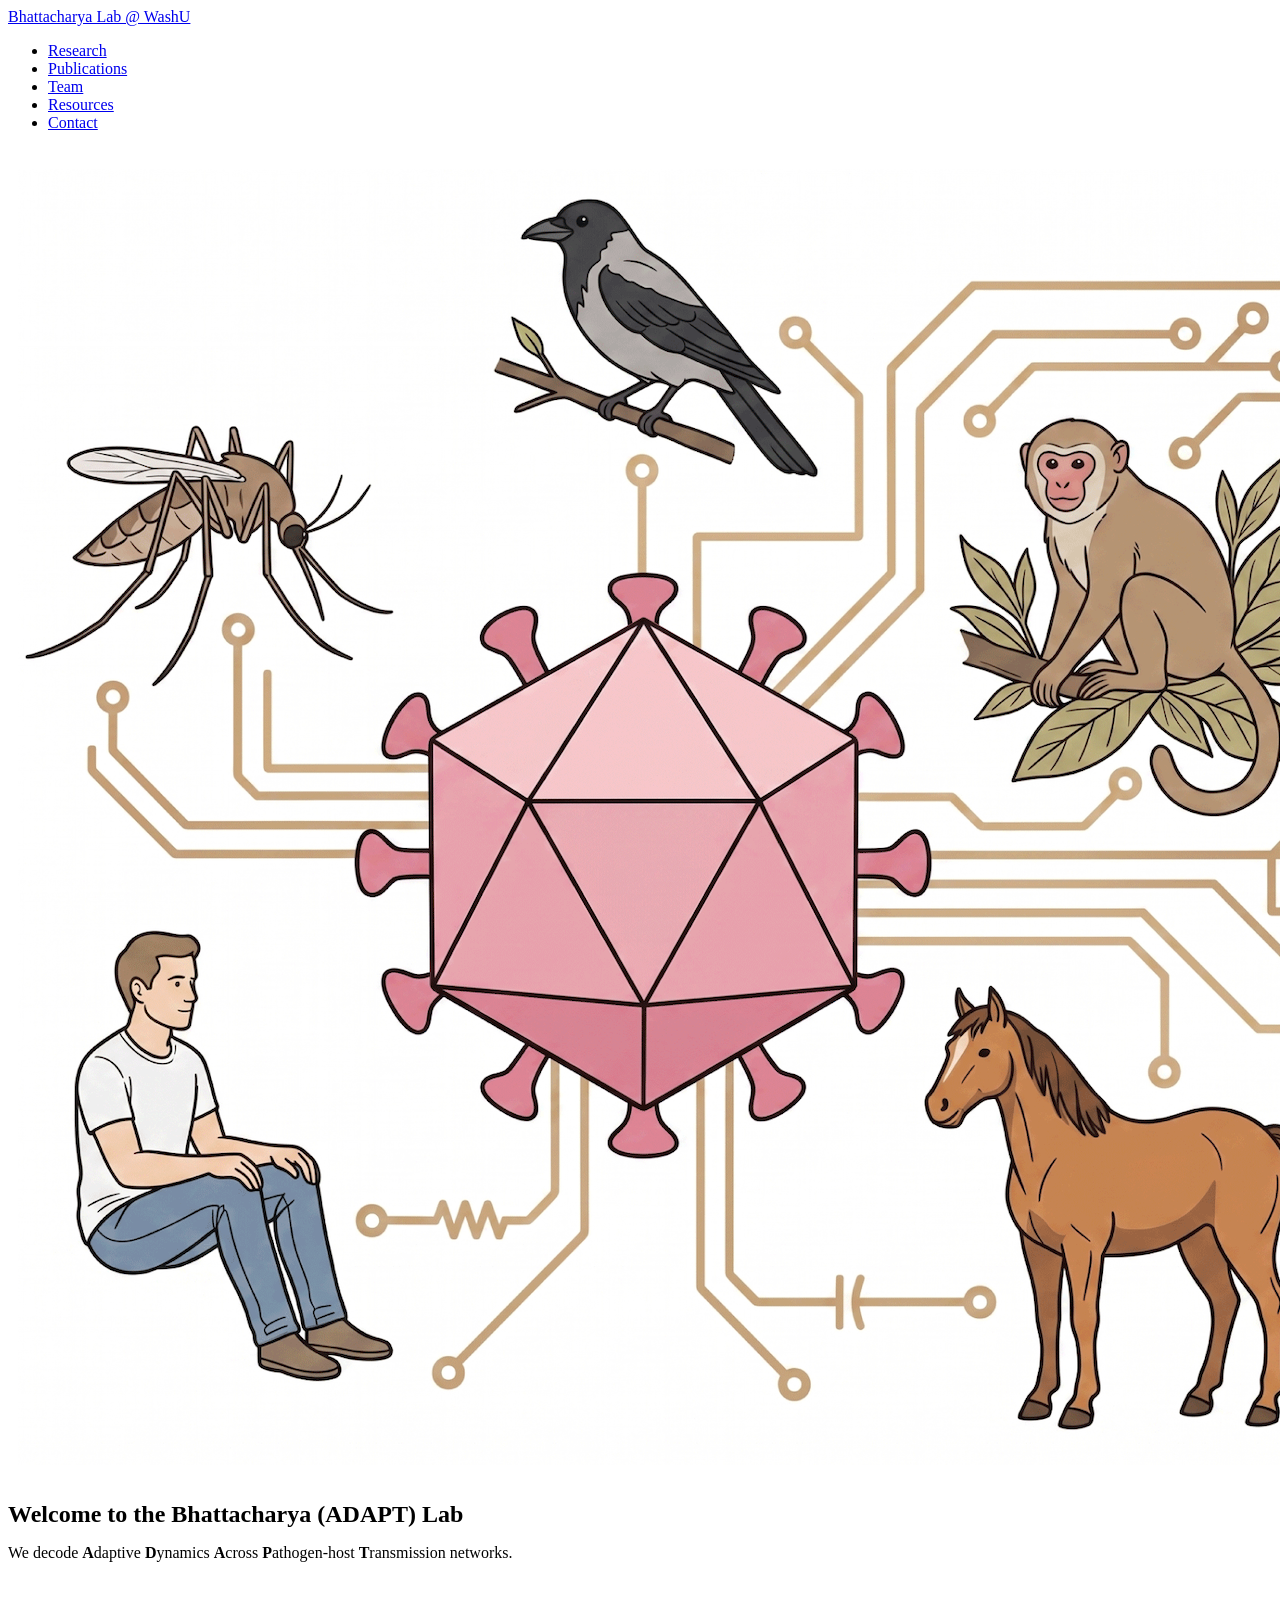
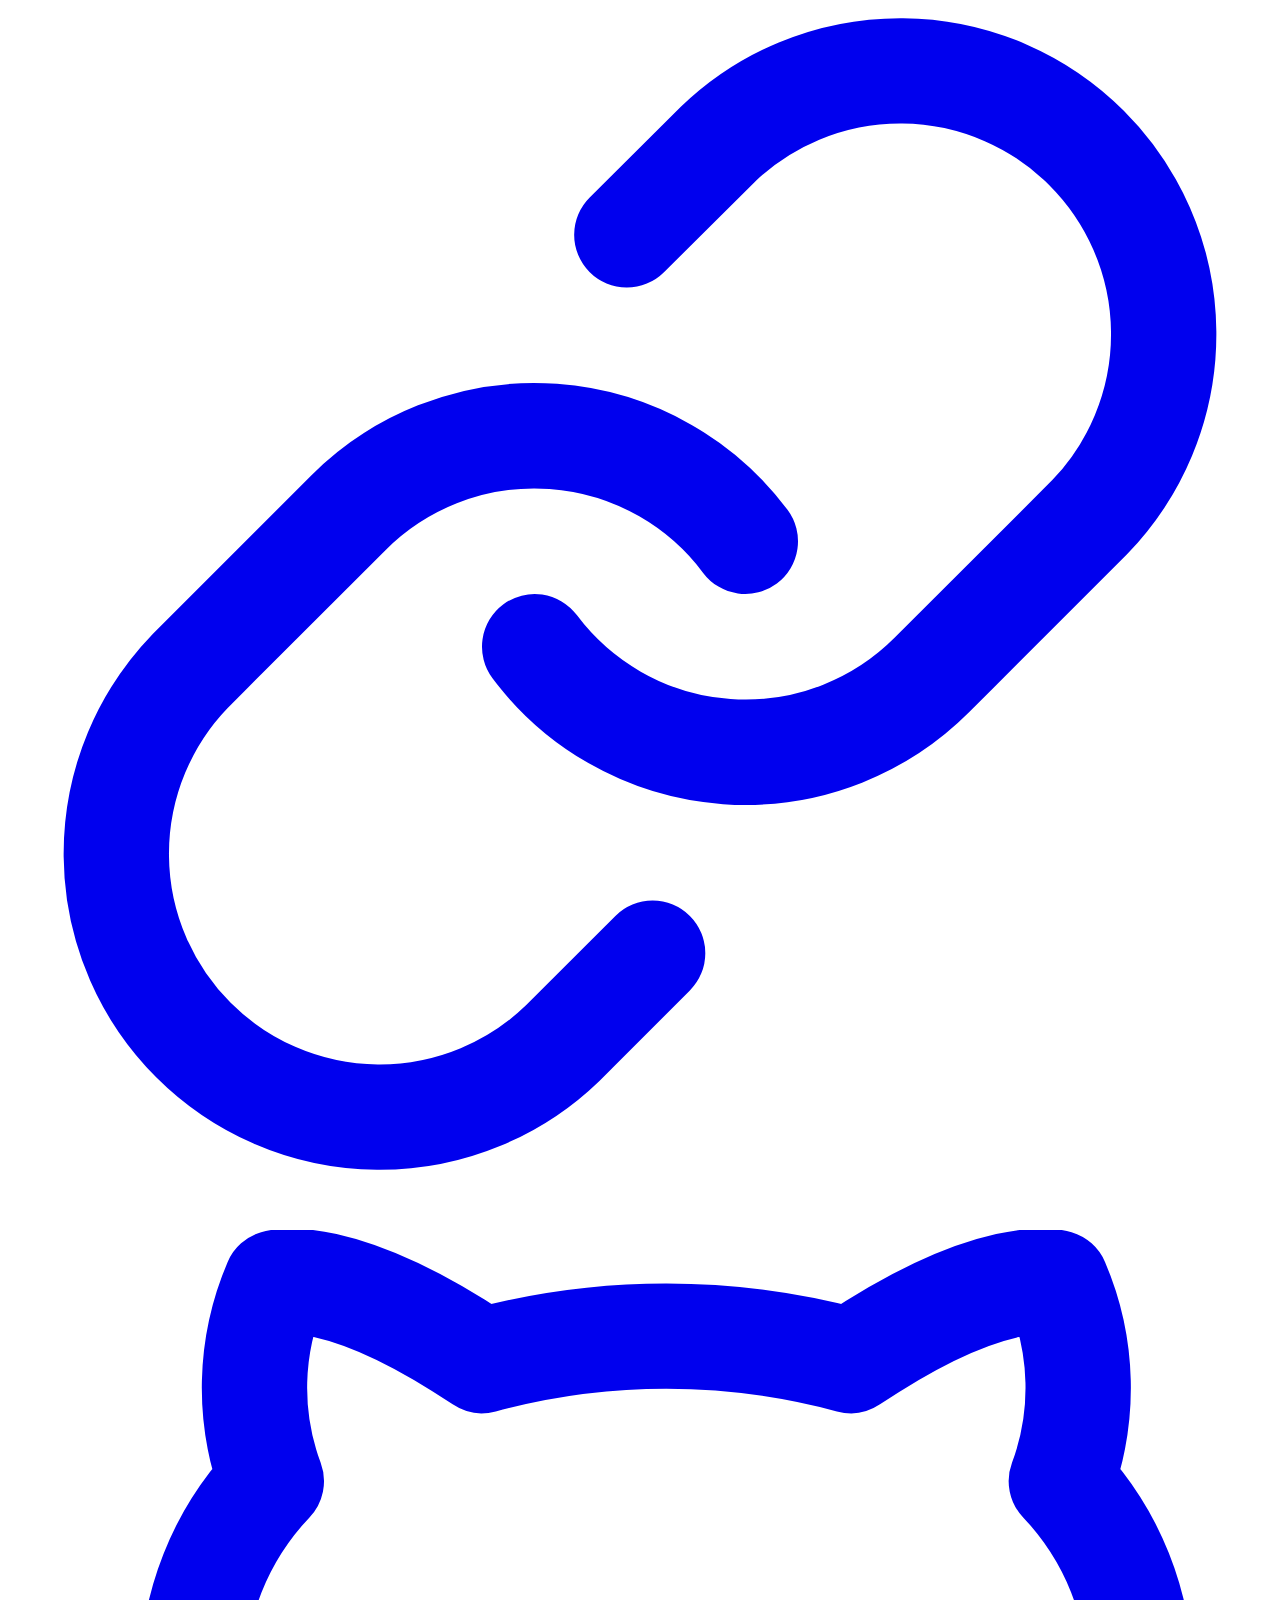
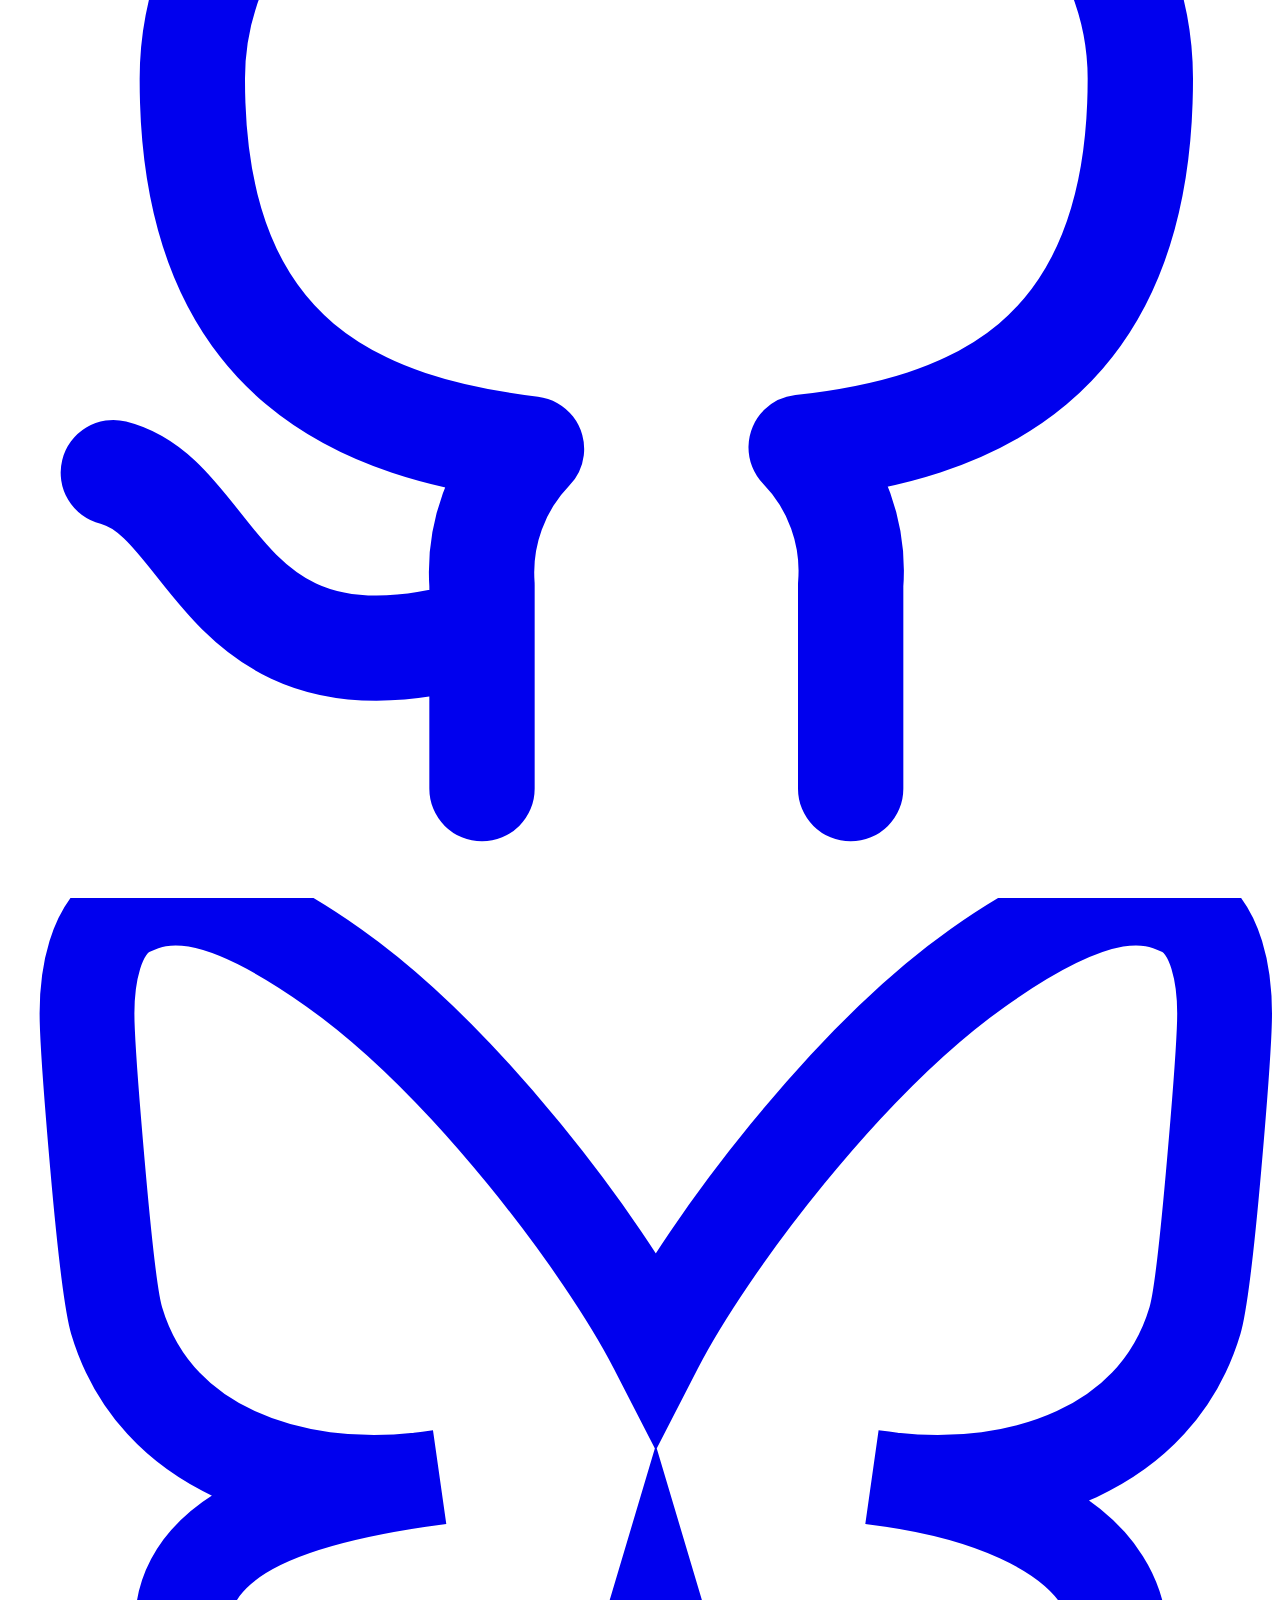
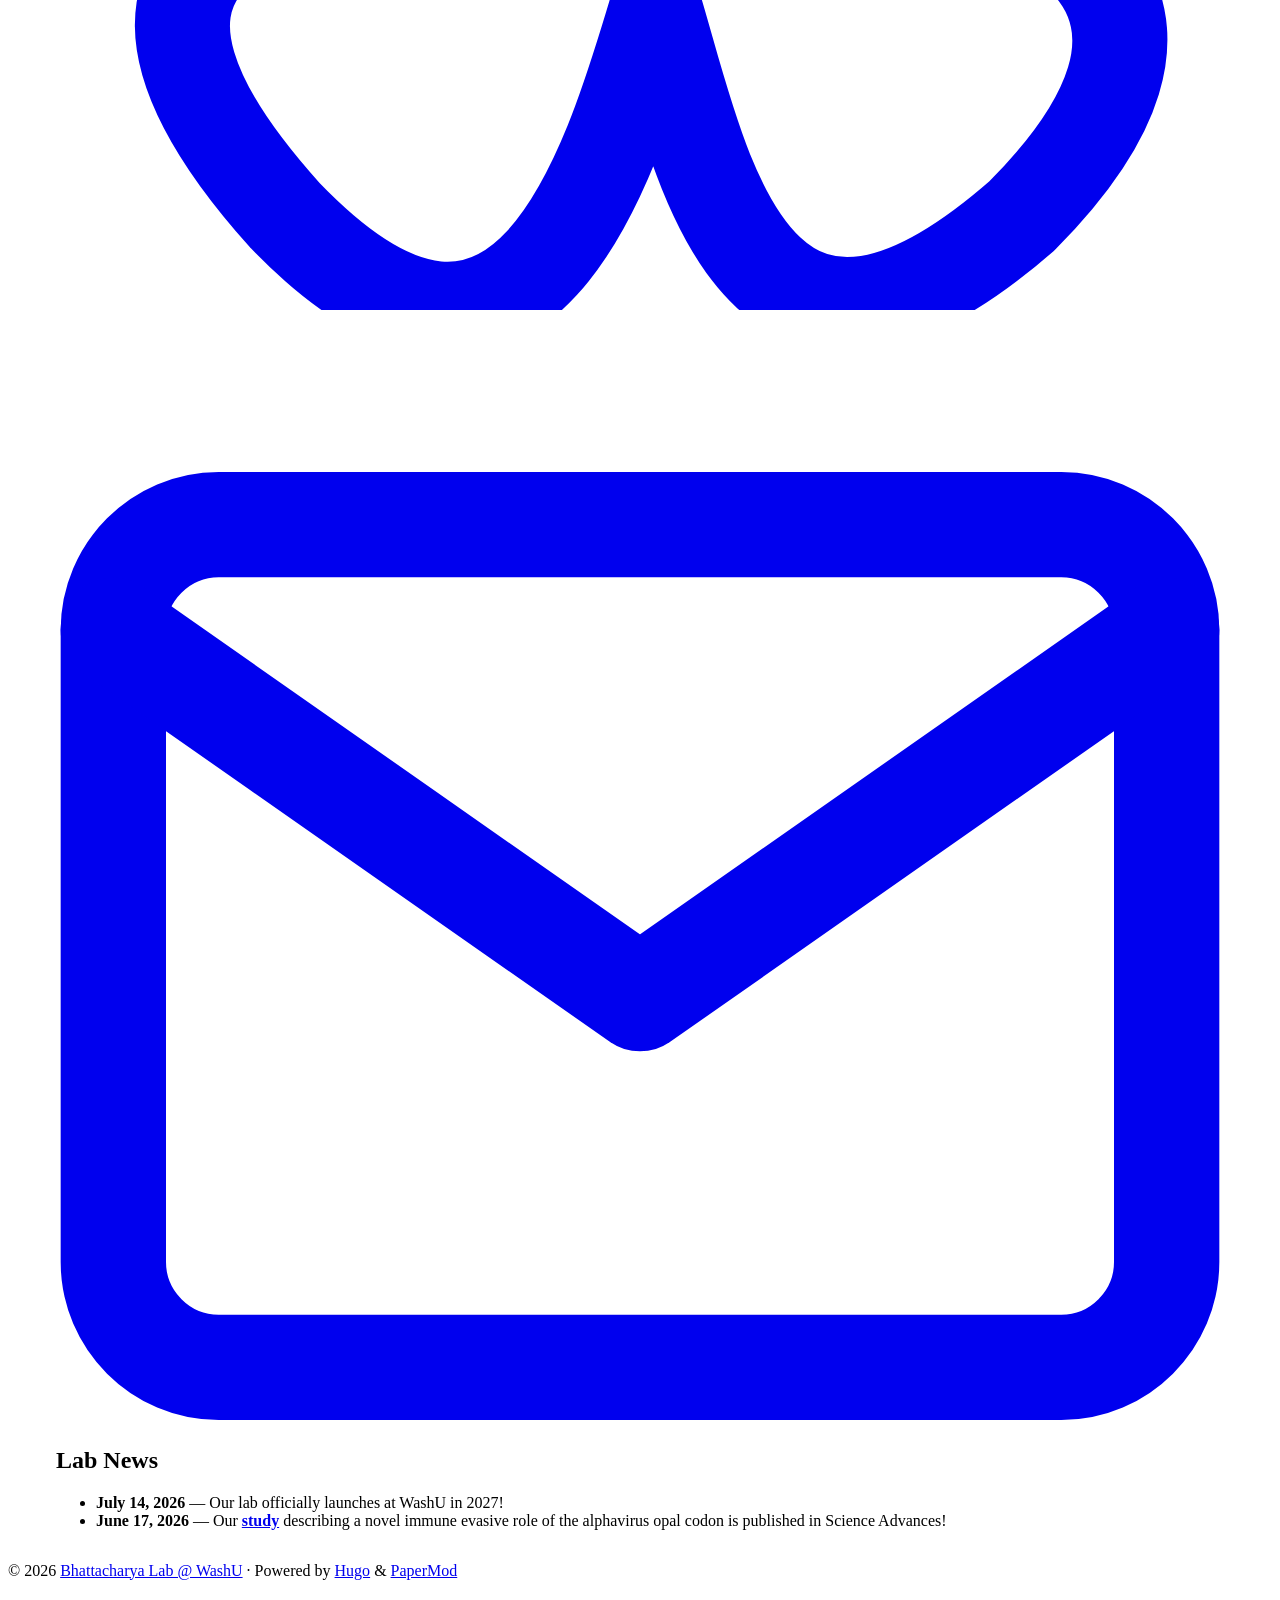
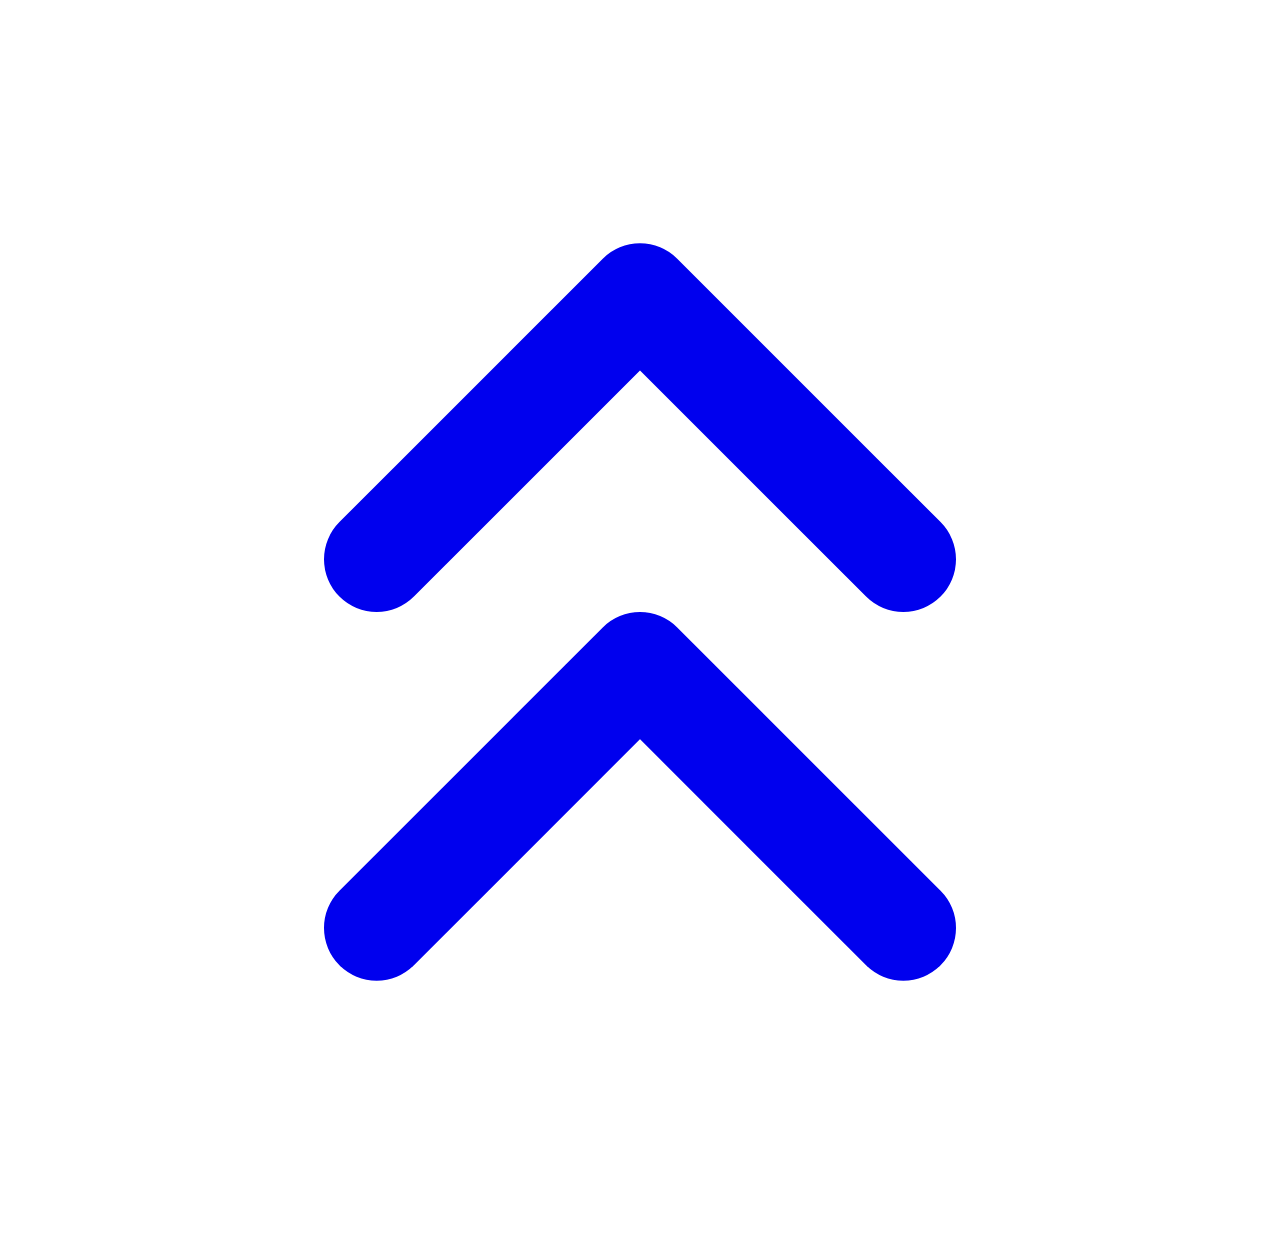
==== commit 010b31d8: "deploy: 7f0242363c9f87f064975fed88da44779995a9ec" ====
--- a/index.html
+++ b/index.html
@@ -1,4 +1,4 @@
-<!doctype html><html lang=en dir=auto data-theme=light><head><meta name=generator content="Hugo 0.165.0"><meta charset=utf-8><meta http-equiv=X-UA-Compatible content="IE=edge"><meta name=viewport content="width=device-width,initial-scale=1,shrink-to-fit=no"><meta name=robots content="index, follow"><title>Bhattacharya Lab @ WashU</title><meta name=description content="We study adaptive dynamics across pathogen-host interaction networks at WashU."><meta name=author content="Tamanash Bhattacharya"><link rel=canonical href=https://tamanashb.github.io/adapt-lab-website/><link crossorigin=anonymous href=/adapt-lab-website/assets/css/stylesheet.580c50b9496af248305c8b13a78037525e8e7861359b979d3334a81b5d1de494.css integrity="sha256-WAxQuUlq8kgwXIsTp4A3Ul6OeGE1m5edMzSoG10d5JQ=" rel="preload stylesheet" as=style><link rel=icon href=https://tamanashb.github.io/adapt-lab-website/favicon-32x32.png><link rel=icon type=image/png sizes=16x16 href=https://tamanashb.github.io/adapt-lab-website/favicon-16x16.png><link rel=icon type=image/png sizes=32x32 href=https://tamanashb.github.io/adapt-lab-website/favicon-32x32.png><link rel=apple-touch-icon href=https://tamanashb.github.io/adapt-lab-website/apple-touch-icon.png><link rel=mask-icon href=https://tamanashb.github.io/adapt-lab-website/favicon.svg><meta name=theme-color content="#2e2e33"><meta name=msapplication-TileColor content="#2e2e33"><link rel=alternate type=application/rss+xml href=https://tamanashb.github.io/adapt-lab-website/index.xml title=rss><link rel=alternate hreflang=en href=https://tamanashb.github.io/adapt-lab-website/><noscript><style>#theme-toggle,.top-link{display:none}</style></noscript><meta property="og:url" content="https://tamanashb.github.io/adapt-lab-website/"><meta property="og:site_name" content="Bhattacharya Lab @ WashU"><meta property="og:title" content="Bhattacharya Lab @ WashU"><meta property="og:description" content="July 14, 2026 — Our lab officially launches at WashU in 2027! June 17, 2026 — Our study describing a novel immune evasive role of the alphavirus opal codon is published in Science Advances!"><meta property="og:locale" content="en_us"><meta property="og:type" content="website"><meta name=twitter:card content="summary"><meta name=twitter:title content="Bhattacharya Lab @ WashU"><meta name=twitter:description content="July 14, 2026 — Our lab officially launches at WashU in 2027! June 17, 2026 — Our study describing a novel immune evasive role of the alphavirus opal codon is published in Science Advances!"><script type=application/ld+json>{"@context":"https://schema.org","@type":"Organization","name":"Bhattacharya Lab @ WashU","url":"https://tamanashb.github.io/adapt-lab-website/","description":"We study adaptive dynamics across pathogen-host interaction networks at WashU.","logo":"https://tamanashb.github.io/adapt-lab-website/favicon-32x32.png","sameAs":["https://scholar.google.com/citations?user=cMWTTUkAAAAJ\u0026hl=en","https://github.com/tamanashB","https://bsky.app/profile/tamanash.bsky.social","mailto:tamanash.bhattacharya@gmail.com"]}</script></head><body class=list id=top><header class=header><nav class=header-nav><div class=logo><a href=https://tamanashb.github.io/adapt-lab-website/ accesskey=h title="Bhattacharya Lab @ WashU (Alt + H)">Bhattacharya Lab @ WashU</a></div><ul id=menu class=menu><li><a href=https://tamanashb.github.io/adapt-lab-website/research/ title=Research><span>Research</span></a></li><li><a href=https://tamanashb.github.io/adapt-lab-website/publications/ title=Publications><span>Publications</span></a></li><li><a href=https://tamanashb.github.io/adapt-lab-website/team/ title=Team><span>Team</span></a></li><li><a href=https://tamanashb.github.io/adapt-lab-website/resources/ title=Resources><span>Resources</span></a></li><li><a href=https://tamanashb.github.io/adapt-lab-website/contact/ title=Contact><span>Contact</span></a></li></ul></nav></header><main class=main><div class=profile style="margin:.2rem 0;padding:0"><div class=profile_inner style="margin:0;padding:.2rem 0"><img draggable=false src=https://tamanashb.github.io/adapt-lab-website/images/profile.png alt="Tamanash Bhattacharya" title="Tamanash Bhattacharya" max-width: 100%; height: auto; style="border-radius:0;margin:1rem 0"><h1 style=font-size:1.5em>Welcome to the ADAPT Lab</h1><span>We decode <b>A</b>daptive <b>D</b>ynamics <b>A</b>cross <b>P</b>athogen-host <b>T</b>ransmission networks.</span><div class=social-icons><a href="https://scholar.google.com/citations?user=cMWTTUkAAAAJ&amp;hl=en" target=_blank rel="noopener noreferrer me" title=google-scholar><svg viewBox="0 0 24 24" fill="none" stroke="currentColor" stroke-width="2" stroke-linecap="round" stroke-linejoin="round"><path d="M10 13a5 5 0 007.54.54l3-3a5 5 0 00-7.07-7.07l-1.72 1.71"/><path d="M14 11a5 5 0 00-7.54-.54l-3 3a5 5 0 007.07 7.07l1.71-1.71"/></svg>
+<!doctype html><html lang=en dir=auto data-theme=light><head><meta name=generator content="Hugo 0.167.0"><meta charset=utf-8><meta http-equiv=X-UA-Compatible content="IE=edge"><meta name=viewport content="width=device-width,initial-scale=1,shrink-to-fit=no"><meta name=robots content="index, follow"><title>Bhattacharya Lab @ WashU</title><meta name=description content="We study adaptive dynamics across pathogen-host interaction networks at WashU."><meta name=author content="Tamanash Bhattacharya"><link rel=canonical href=https://tamanashb.github.io/adapt-lab-website/><link crossorigin=anonymous href=/adapt-lab-website/assets/css/stylesheet.580c50b9496af248305c8b13a78037525e8e7861359b979d3334a81b5d1de494.css integrity="sha256-WAxQuUlq8kgwXIsTp4A3Ul6OeGE1m5edMzSoG10d5JQ=" rel="preload stylesheet" as=style><link rel=icon href=https://tamanashb.github.io/adapt-lab-website/favicon-32x32.png><link rel=icon type=image/png sizes=16x16 href=https://tamanashb.github.io/adapt-lab-website/favicon-16x16.png><link rel=icon type=image/png sizes=32x32 href=https://tamanashb.github.io/adapt-lab-website/favicon-32x32.png><link rel=apple-touch-icon href=https://tamanashb.github.io/adapt-lab-website/apple-touch-icon.png><link rel=mask-icon href=https://tamanashb.github.io/adapt-lab-website/favicon.svg><meta name=theme-color content="#2e2e33"><meta name=msapplication-TileColor content="#2e2e33"><link rel=alternate type=application/rss+xml href=https://tamanashb.github.io/adapt-lab-website/index.xml title=rss><link rel=alternate hreflang=en href=https://tamanashb.github.io/adapt-lab-website/><noscript><style>#theme-toggle,.top-link{display:none}</style></noscript><meta property="og:url" content="https://tamanashb.github.io/adapt-lab-website/"><meta property="og:site_name" content="Bhattacharya Lab @ WashU"><meta property="og:title" content="Bhattacharya Lab @ WashU"><meta property="og:description" content="July 14, 2026 — Our lab officially launches at WashU in 2027! June 17, 2026 — Our study describing a novel immune evasive role of the alphavirus opal codon is published in Science Advances!"><meta property="og:locale" content="en_us"><meta property="og:type" content="website"><meta name=twitter:card content="summary"><meta name=twitter:title content="Bhattacharya Lab @ WashU"><meta name=twitter:description content="July 14, 2026 — Our lab officially launches at WashU in 2027! June 17, 2026 — Our study describing a novel immune evasive role of the alphavirus opal codon is published in Science Advances!"><script type=application/ld+json>{"@context":"https://schema.org","@type":"Organization","name":"Bhattacharya Lab @ WashU","url":"https://tamanashb.github.io/adapt-lab-website/","description":"We study adaptive dynamics across pathogen-host interaction networks at WashU.","logo":"https://tamanashb.github.io/adapt-lab-website/favicon-32x32.png","sameAs":["https://scholar.google.com/citations?user=cMWTTUkAAAAJ\u0026hl=en","https://github.com/tamanashB","https://bsky.app/profile/tamanash.bsky.social","mailto:tamanash.bhattacharya@gmail.com"]}</script></head><body class=list id=top><header class=header><nav class=header-nav><div class=logo><a href=https://tamanashb.github.io/adapt-lab-website/ accesskey=h title="Bhattacharya Lab @ WashU (Alt + H)">Bhattacharya Lab @ WashU</a></div><ul id=menu class=menu><li><a href=https://tamanashb.github.io/adapt-lab-website/research/ title=Research><span>Research</span></a></li><li><a href=https://tamanashb.github.io/adapt-lab-website/publications/ title=Publications><span>Publications</span></a></li><li><a href=https://tamanashb.github.io/adapt-lab-website/team/ title=Team><span>Team</span></a></li><li><a href=https://tamanashb.github.io/adapt-lab-website/resources/ title=Resources><span>Resources</span></a></li><li><a href=https://tamanashb.github.io/adapt-lab-website/contact/ title=Contact><span>Contact</span></a></li></ul></nav></header><main class=main><div class=profile style="margin:.2rem 0;padding:0"><div class=profile_inner style="margin:0;padding:.2rem 0"><img draggable=false src=https://tamanashb.github.io/adapt-lab-website/images/profile.png alt="Tamanash Bhattacharya" title="Tamanash Bhattacharya" max-width: 100%; height: auto; style="border-radius:0;margin:1rem 0"><h1 style=font-size:1.5em>Welcome to the Bhattacharya (ADAPT) Lab</h1><span>We decode <b>A</b>daptive <b>D</b>ynamics <b>A</b>cross <b>P</b>athogen-host <b>T</b>ransmission networks.</span><div class=social-icons><a href="https://scholar.google.com/citations?user=cMWTTUkAAAAJ&amp;hl=en" target=_blank rel="noopener noreferrer me" title=google-scholar><svg viewBox="0 0 24 24" fill="none" stroke="currentColor" stroke-width="2" stroke-linecap="round" stroke-linejoin="round"><path d="M10 13a5 5 0 007.54.54l3-3a5 5 0 00-7.07-7.07l-1.72 1.71"/><path d="M14 11a5 5 0 00-7.54-.54l-3 3a5 5 0 007.07 7.07l1.71-1.71"/></svg>
 </a><a href=https://github.com/tamanashB target=_blank rel="noopener noreferrer me" title=github><svg viewBox="0 0 24 24" fill="none" stroke="currentColor" stroke-width="2" stroke-linecap="round" stroke-linejoin="round"><path d="M9 19c-5 1.5-5-2.5-7-3m14 6v-3.87a3.37 3.37.0 00-.94-2.61c3.14-.35 6.44-1.54 6.44-7A5.44 5.44.0 0020 4.77 5.07 5.07.0 0019.91 1S18.73.65 16 2.48a13.38 13.38.0 00-7 0C6.27.65 5.09 1 5.09 1A5.07 5.07.0 005 4.77 5.44 5.44.0 003.5 8.55c0 5.42 3.3 6.61 6.44 7A3.37 3.37.0 009 18.13V22"/></svg>
 </a><a href=https://bsky.app/profile/tamanash.bsky.social target=_blank rel="noopener noreferrer me" title=bluesky><svg viewBox="-25 0 400 320" fill="none" stroke="currentColor" stroke-width="30"><path d="M180 141.964c-16.301-31.702-60.692-90.7823-101.9653-119.92C38.4971-5.86834 23.414-1.03207 13.526 3.43594 2.08093 8.60755.0 26.1785.0 36.5164.0 46.8542 5.66748 121.272 9.36416 133.694 21.5786 174.738 65.0603 188.607 105.104 184.156 107.151 183.852 109.227 183.572 111.329 183.312 109.267 183.642 107.19 183.924 105.104 184.156 46.4204 192.847-5.69621 214.233 62.6582 290.33 137.848 368.18 165.705 273.637 180 225.702c14.295 47.935 30.76 139.069 115.995 64.628C360 225.702 313.58 192.85 254.896 184.158 252.81 183.926 250.733 183.645 248.671 183.315 250.773 183.574 252.849 183.855 254.896 184.158 294.94 188.61 338.421 174.74 350.636 133.697 354.333 121.275 360 46.8568 360 36.519 360 26.1811 357.919 8.61012 346.474 3.43851 336.586-1.02949 321.503-5.86576 281.965 22.0466 240.692 51.1843 196.301 110.262 180 141.964z"/></svg>
 </a><a href=mailto:tamanash.bhattacharya@gmail.com target=_blank rel="noopener noreferrer me" title=email><svg viewBox="0 0 24 21" fill="none" stroke="currentColor" stroke-width="2" stroke-linecap="round" stroke-linejoin="round"><path d="M4 4h16c1.1.0 2 .9 2 2v12c0 1.1-.9 2-2 2H4c-1.1.0-2-.9-2-2V6c0-1.1.9-2 2-2z"/><polyline points="22,6 12,13 2,6"/></svg></a></div></div></div><div style="margin-top:1rem;margin-bottom:.5rem;padding:0 3rem"><h2>Lab News</h2></div><div style="margin-bottom:2rem;padding:0 3rem"><ul><li><strong>July 14, 2026</strong> — Our lab officially launches at WashU in 2027!</li><li><strong>June 17, 2026</strong> — Our <a href="https://www.science.org/doi/10.1126/sciadv.aee6015?__cf_chl_f_tk=ya5xux1qwvlwiM5JNNtGZGU4bwU3CyjRxJVhjC_Vx98-1782796281-1.0.1.1-zp0w1OmIcOOmN9h2CZP0AUJJhc6KL.IjVqaYy70Ut3o"><strong>study</strong></a> describing a novel immune evasive role of the alphavirus opal codon is published in Science Advances!</li></ul></div></main><footer class=footer><span>&copy; 2026 <a href=https://tamanashb.github.io/adapt-lab-website/>Bhattacharya Lab @ WashU</a></span> ·
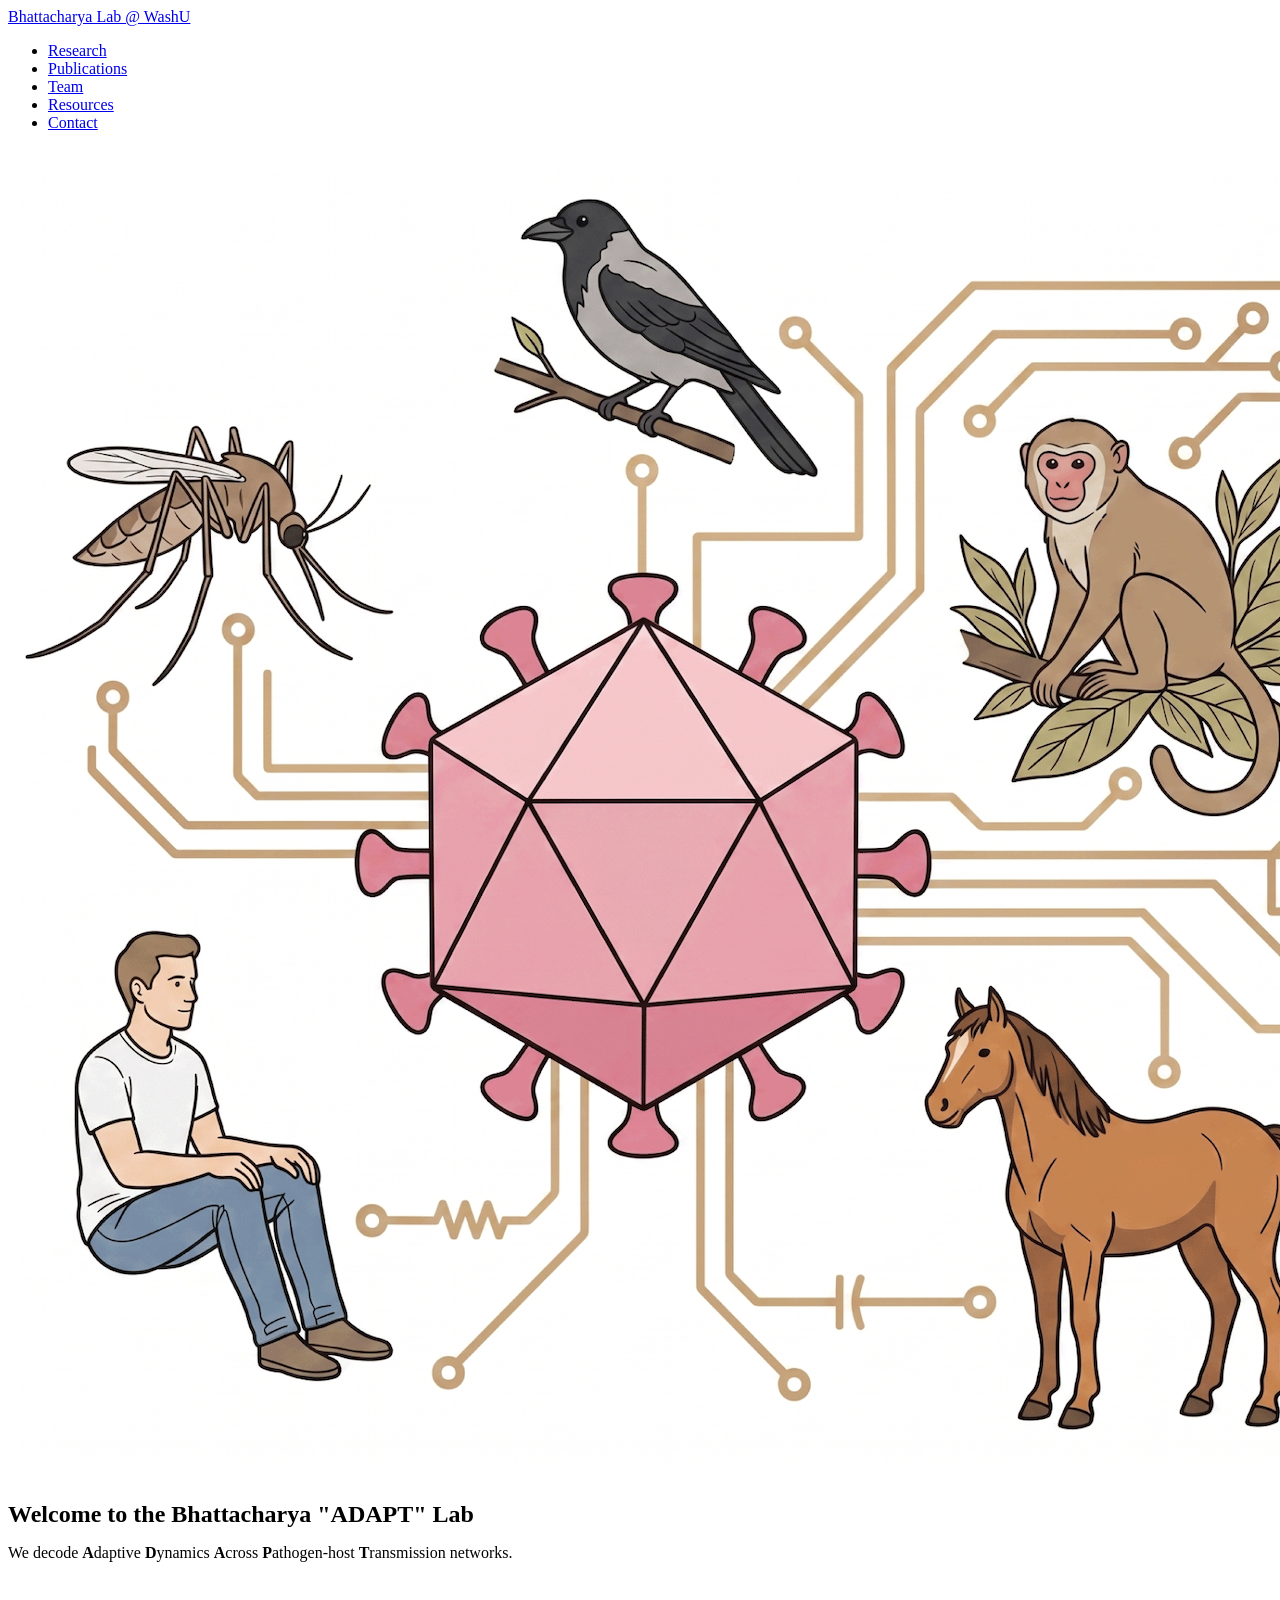
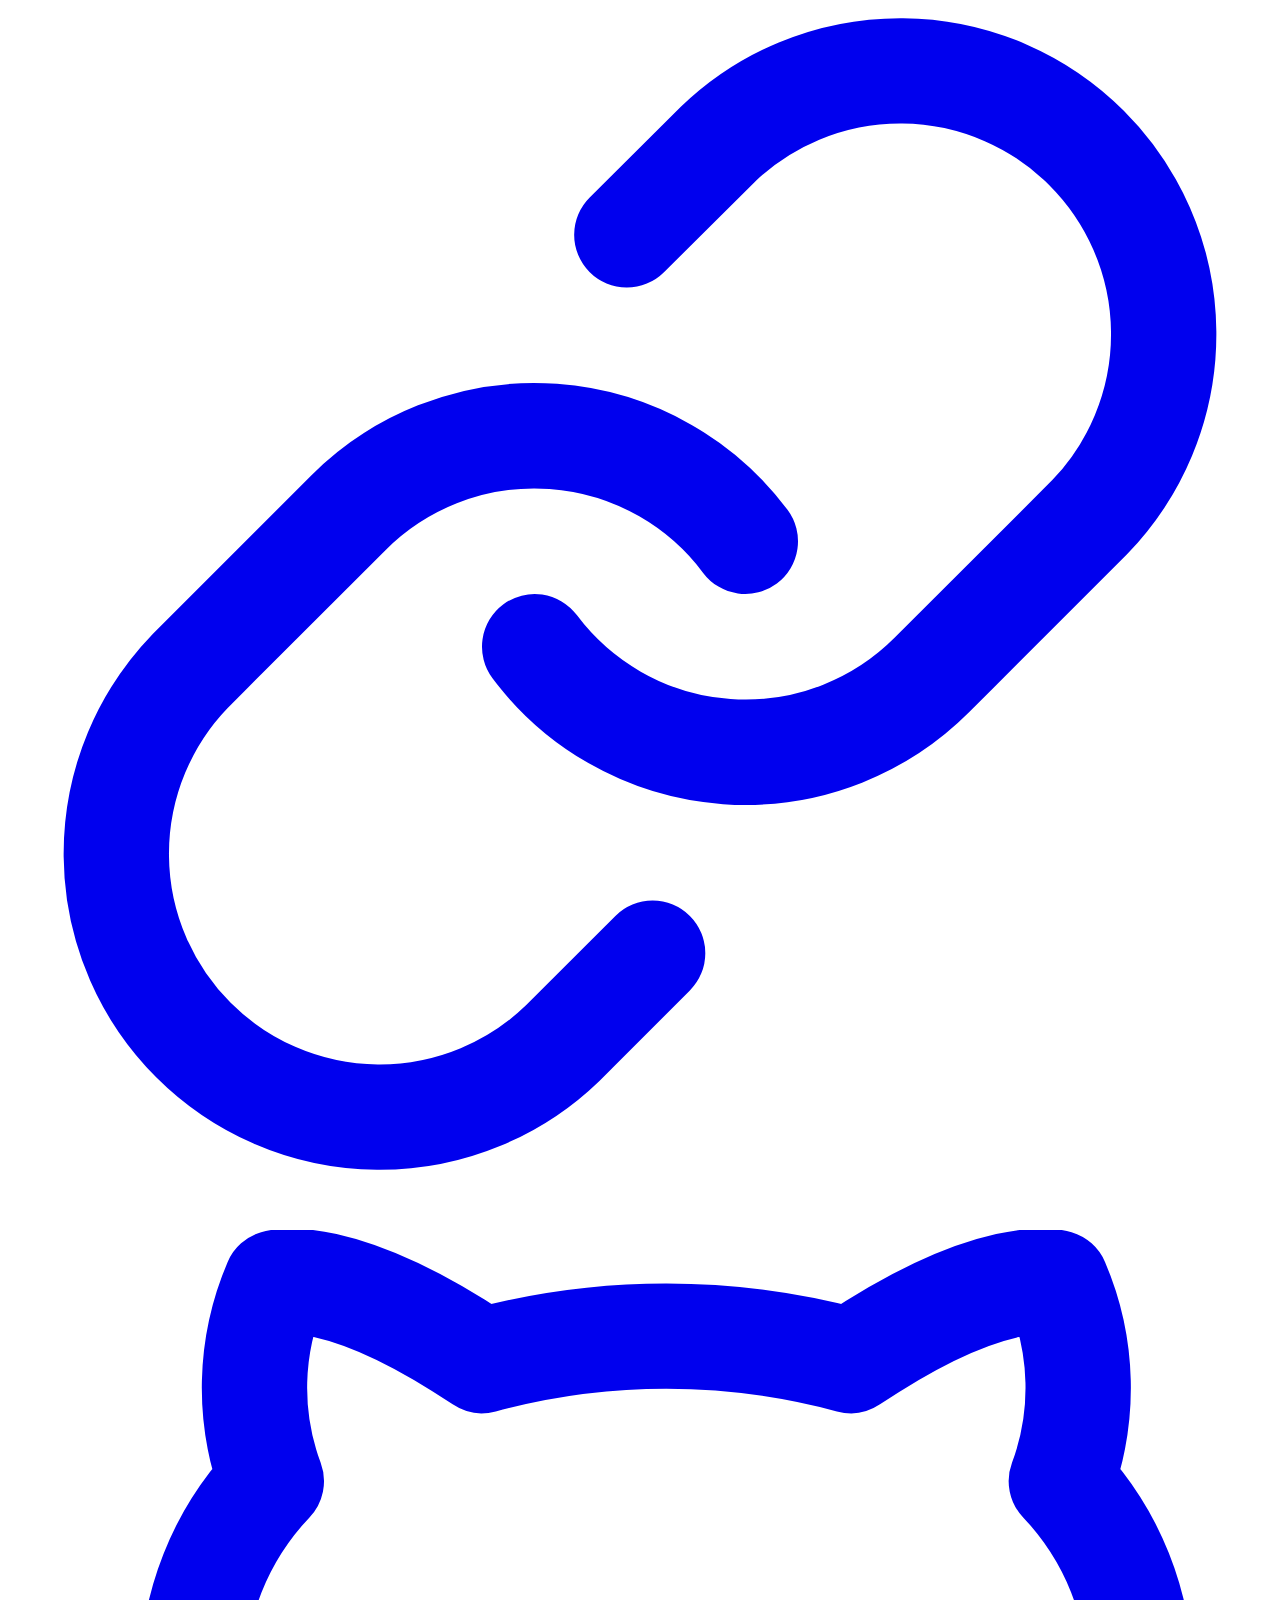
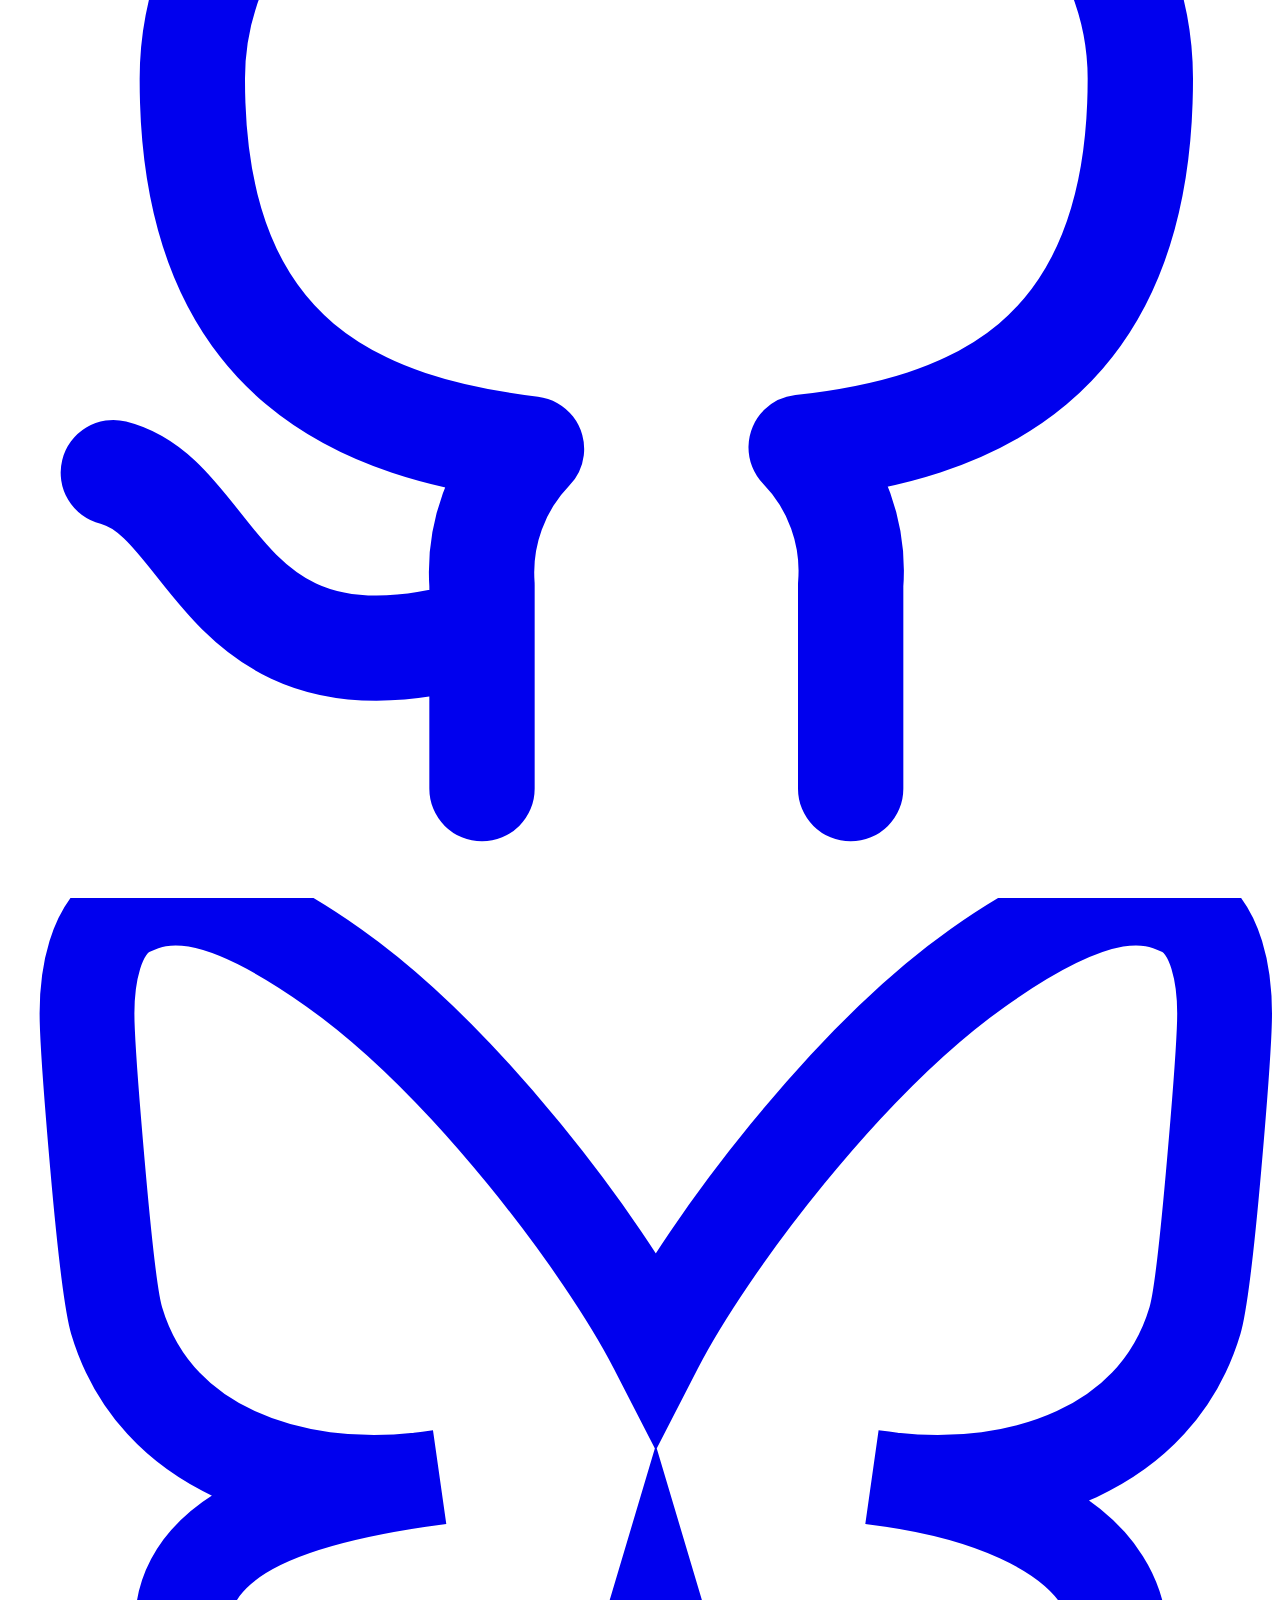
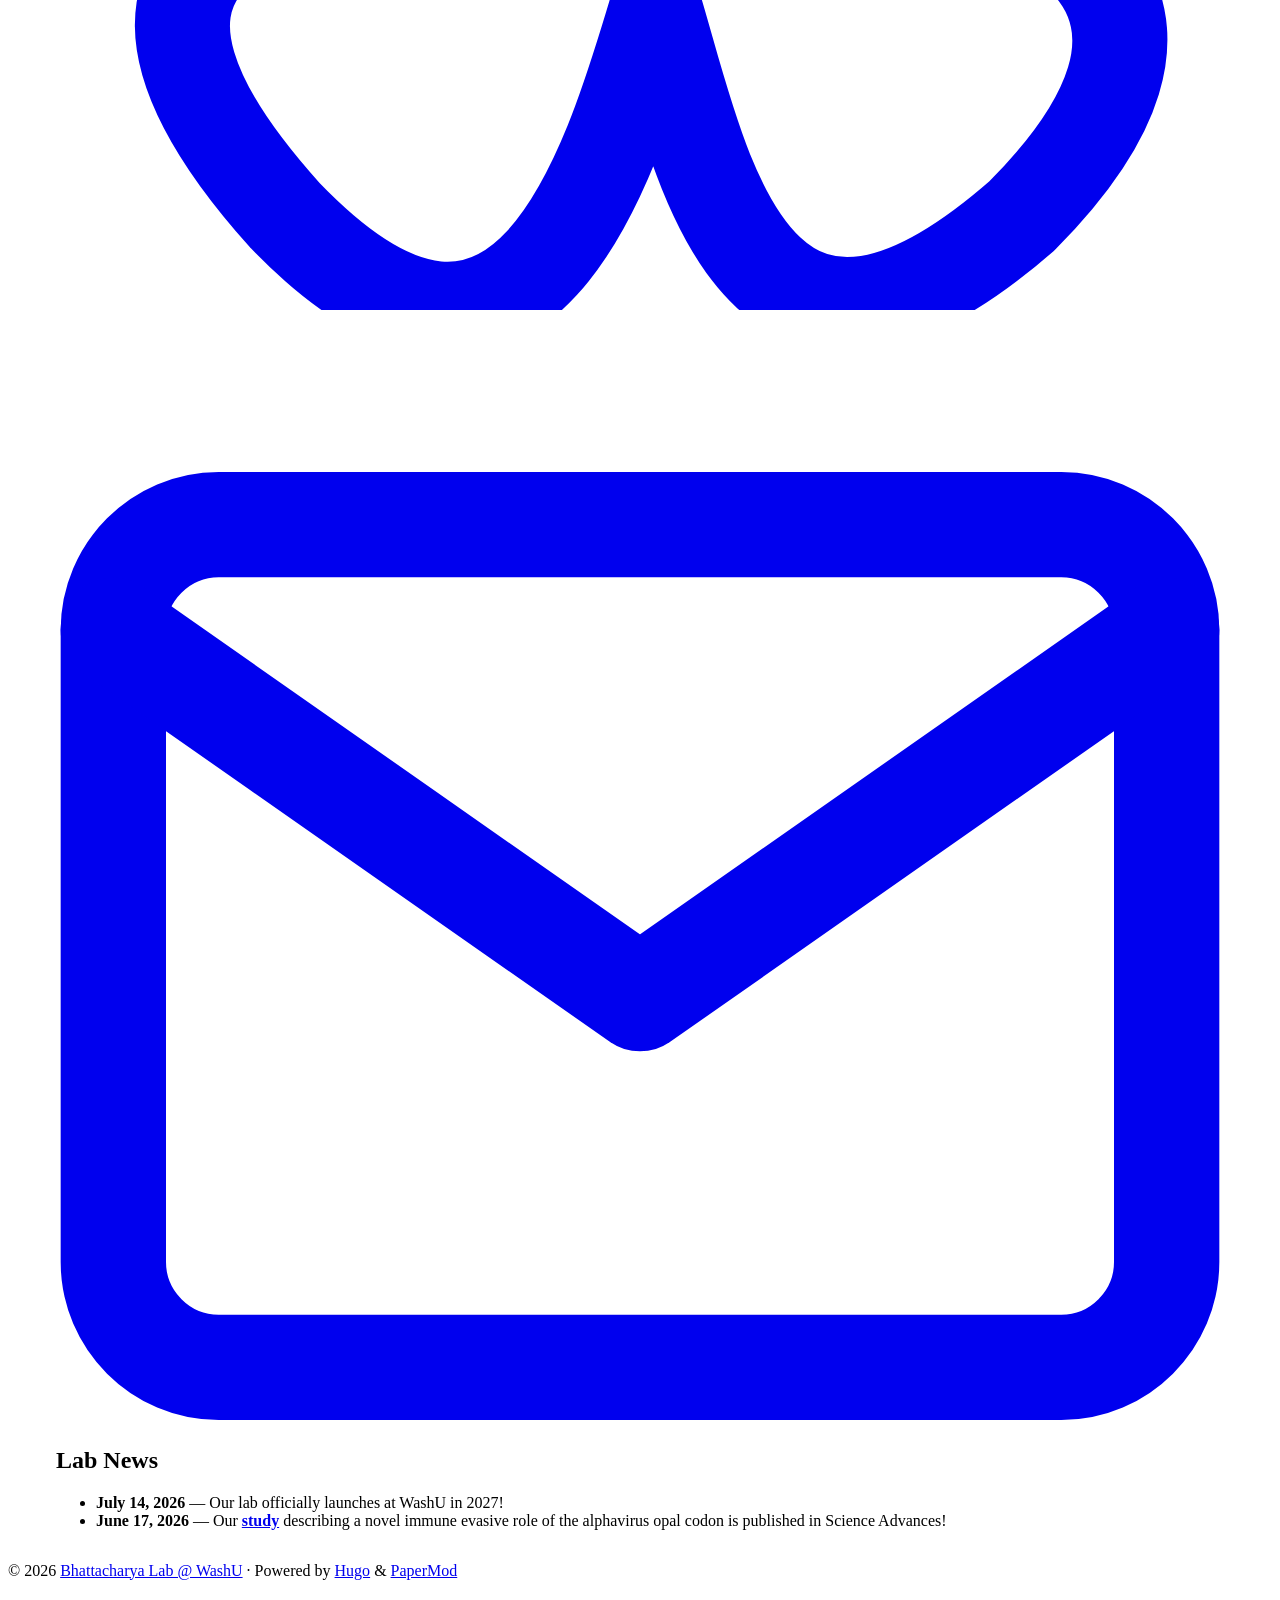
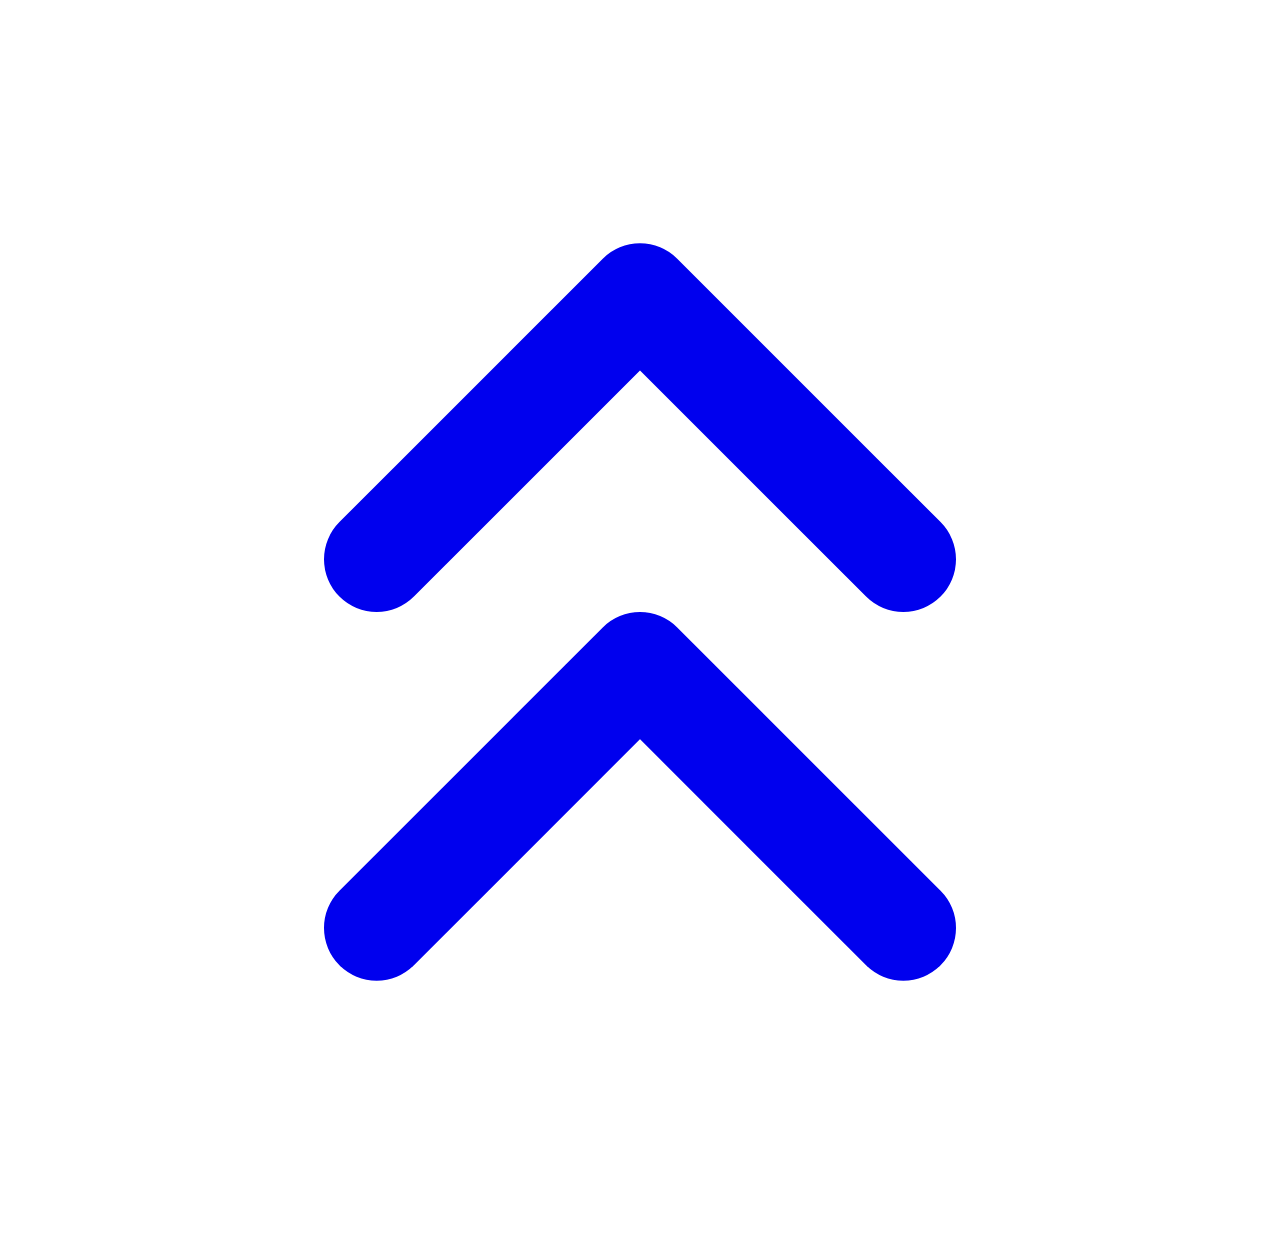
==== commit f12b2855: "deploy: ef965aec6261770d0c2c3616e0ebd0e6ecf7a5b9" ====
--- a/index.html
+++ b/index.html
@@ -1,4 +1,4 @@
-<!doctype html><html lang=en dir=auto data-theme=light><head><meta name=generator content="Hugo 0.167.0"><meta charset=utf-8><meta http-equiv=X-UA-Compatible content="IE=edge"><meta name=viewport content="width=device-width,initial-scale=1,shrink-to-fit=no"><meta name=robots content="index, follow"><title>Bhattacharya Lab @ WashU</title><meta name=description content="We study adaptive dynamics across pathogen-host interaction networks at WashU."><meta name=author content="Tamanash Bhattacharya"><link rel=canonical href=https://tamanashb.github.io/adapt-lab-website/><link crossorigin=anonymous href=/adapt-lab-website/assets/css/stylesheet.580c50b9496af248305c8b13a78037525e8e7861359b979d3334a81b5d1de494.css integrity="sha256-WAxQuUlq8kgwXIsTp4A3Ul6OeGE1m5edMzSoG10d5JQ=" rel="preload stylesheet" as=style><link rel=icon href=https://tamanashb.github.io/adapt-lab-website/favicon-32x32.png><link rel=icon type=image/png sizes=16x16 href=https://tamanashb.github.io/adapt-lab-website/favicon-16x16.png><link rel=icon type=image/png sizes=32x32 href=https://tamanashb.github.io/adapt-lab-website/favicon-32x32.png><link rel=apple-touch-icon href=https://tamanashb.github.io/adapt-lab-website/apple-touch-icon.png><link rel=mask-icon href=https://tamanashb.github.io/adapt-lab-website/favicon.svg><meta name=theme-color content="#2e2e33"><meta name=msapplication-TileColor content="#2e2e33"><link rel=alternate type=application/rss+xml href=https://tamanashb.github.io/adapt-lab-website/index.xml title=rss><link rel=alternate hreflang=en href=https://tamanashb.github.io/adapt-lab-website/><noscript><style>#theme-toggle,.top-link{display:none}</style></noscript><meta property="og:url" content="https://tamanashb.github.io/adapt-lab-website/"><meta property="og:site_name" content="Bhattacharya Lab @ WashU"><meta property="og:title" content="Bhattacharya Lab @ WashU"><meta property="og:description" content="July 14, 2026 — Our lab officially launches at WashU in 2027! June 17, 2026 — Our study describing a novel immune evasive role of the alphavirus opal codon is published in Science Advances!"><meta property="og:locale" content="en_us"><meta property="og:type" content="website"><meta name=twitter:card content="summary"><meta name=twitter:title content="Bhattacharya Lab @ WashU"><meta name=twitter:description content="July 14, 2026 — Our lab officially launches at WashU in 2027! June 17, 2026 — Our study describing a novel immune evasive role of the alphavirus opal codon is published in Science Advances!"><script type=application/ld+json>{"@context":"https://schema.org","@type":"Organization","name":"Bhattacharya Lab @ WashU","url":"https://tamanashb.github.io/adapt-lab-website/","description":"We study adaptive dynamics across pathogen-host interaction networks at WashU.","logo":"https://tamanashb.github.io/adapt-lab-website/favicon-32x32.png","sameAs":["https://scholar.google.com/citations?user=cMWTTUkAAAAJ\u0026hl=en","https://github.com/tamanashB","https://bsky.app/profile/tamanash.bsky.social","mailto:tamanash.bhattacharya@gmail.com"]}</script></head><body class=list id=top><header class=header><nav class=header-nav><div class=logo><a href=https://tamanashb.github.io/adapt-lab-website/ accesskey=h title="Bhattacharya Lab @ WashU (Alt + H)">Bhattacharya Lab @ WashU</a></div><ul id=menu class=menu><li><a href=https://tamanashb.github.io/adapt-lab-website/research/ title=Research><span>Research</span></a></li><li><a href=https://tamanashb.github.io/adapt-lab-website/publications/ title=Publications><span>Publications</span></a></li><li><a href=https://tamanashb.github.io/adapt-lab-website/team/ title=Team><span>Team</span></a></li><li><a href=https://tamanashb.github.io/adapt-lab-website/resources/ title=Resources><span>Resources</span></a></li><li><a href=https://tamanashb.github.io/adapt-lab-website/contact/ title=Contact><span>Contact</span></a></li></ul></nav></header><main class=main><div class=profile style="margin:.2rem 0;padding:0"><div class=profile_inner style="margin:0;padding:.2rem 0"><img draggable=false src=https://tamanashb.github.io/adapt-lab-website/images/profile.png alt="Tamanash Bhattacharya" title="Tamanash Bhattacharya" max-width: 100%; height: auto; style="border-radius:0;margin:1rem 0"><h1 style=font-size:1.5em>Welcome to the Bhattacharya (ADAPT) Lab</h1><span>We decode <b>A</b>daptive <b>D</b>ynamics <b>A</b>cross <b>P</b>athogen-host <b>T</b>ransmission networks.</span><div class=social-icons><a href="https://scholar.google.com/citations?user=cMWTTUkAAAAJ&amp;hl=en" target=_blank rel="noopener noreferrer me" title=google-scholar><svg viewBox="0 0 24 24" fill="none" stroke="currentColor" stroke-width="2" stroke-linecap="round" stroke-linejoin="round"><path d="M10 13a5 5 0 007.54.54l3-3a5 5 0 00-7.07-7.07l-1.72 1.71"/><path d="M14 11a5 5 0 00-7.54-.54l-3 3a5 5 0 007.07 7.07l1.71-1.71"/></svg>
+<!doctype html><html lang=en dir=auto data-theme=light><head><meta name=generator content="Hugo 0.167.0"><meta charset=utf-8><meta http-equiv=X-UA-Compatible content="IE=edge"><meta name=viewport content="width=device-width,initial-scale=1,shrink-to-fit=no"><meta name=robots content="index, follow"><title>Bhattacharya Lab @ WashU</title><meta name=description content="We study adaptive dynamics across pathogen-host interaction networks at WashU."><meta name=author content="Tamanash Bhattacharya"><link rel=canonical href=https://tamanashb.github.io/adapt-lab-website/><link crossorigin=anonymous href=/adapt-lab-website/assets/css/stylesheet.580c50b9496af248305c8b13a78037525e8e7861359b979d3334a81b5d1de494.css integrity="sha256-WAxQuUlq8kgwXIsTp4A3Ul6OeGE1m5edMzSoG10d5JQ=" rel="preload stylesheet" as=style><link rel=icon href=https://tamanashb.github.io/adapt-lab-website/favicon-32x32.png><link rel=icon type=image/png sizes=16x16 href=https://tamanashb.github.io/adapt-lab-website/favicon-16x16.png><link rel=icon type=image/png sizes=32x32 href=https://tamanashb.github.io/adapt-lab-website/favicon-32x32.png><link rel=apple-touch-icon href=https://tamanashb.github.io/adapt-lab-website/apple-touch-icon.png><link rel=mask-icon href=https://tamanashb.github.io/adapt-lab-website/favicon.svg><meta name=theme-color content="#2e2e33"><meta name=msapplication-TileColor content="#2e2e33"><link rel=alternate type=application/rss+xml href=https://tamanashb.github.io/adapt-lab-website/index.xml title=rss><link rel=alternate hreflang=en href=https://tamanashb.github.io/adapt-lab-website/><noscript><style>#theme-toggle,.top-link{display:none}</style></noscript><meta property="og:url" content="https://tamanashb.github.io/adapt-lab-website/"><meta property="og:site_name" content="Bhattacharya Lab @ WashU"><meta property="og:title" content="Bhattacharya Lab @ WashU"><meta property="og:description" content="July 14, 2026 — Our lab officially launches at WashU in 2027! June 17, 2026 — Our study describing a novel immune evasive role of the alphavirus opal codon is published in Science Advances!"><meta property="og:locale" content="en_us"><meta property="og:type" content="website"><meta name=twitter:card content="summary"><meta name=twitter:title content="Bhattacharya Lab @ WashU"><meta name=twitter:description content="July 14, 2026 — Our lab officially launches at WashU in 2027! June 17, 2026 — Our study describing a novel immune evasive role of the alphavirus opal codon is published in Science Advances!"><script type=application/ld+json>{"@context":"https://schema.org","@type":"Organization","name":"Bhattacharya Lab @ WashU","url":"https://tamanashb.github.io/adapt-lab-website/","description":"We study adaptive dynamics across pathogen-host interaction networks at WashU.","logo":"https://tamanashb.github.io/adapt-lab-website/favicon-32x32.png","sameAs":["https://scholar.google.com/citations?user=cMWTTUkAAAAJ\u0026hl=en","https://github.com/tamanashB","https://bsky.app/profile/tamanash.bsky.social","mailto:tamanash.bhattacharya@gmail.com"]}</script></head><body class=list id=top><header class=header><nav class=header-nav><div class=logo><a href=https://tamanashb.github.io/adapt-lab-website/ accesskey=h title="Bhattacharya Lab @ WashU (Alt + H)">Bhattacharya Lab @ WashU</a></div><ul id=menu class=menu><li><a href=https://tamanashb.github.io/adapt-lab-website/research/ title=Research><span>Research</span></a></li><li><a href=https://tamanashb.github.io/adapt-lab-website/publications/ title=Publications><span>Publications</span></a></li><li><a href=https://tamanashb.github.io/adapt-lab-website/team/ title=Team><span>Team</span></a></li><li><a href=https://tamanashb.github.io/adapt-lab-website/resources/ title=Resources><span>Resources</span></a></li><li><a href=https://tamanashb.github.io/adapt-lab-website/contact/ title=Contact><span>Contact</span></a></li></ul></nav></header><main class=main><div class=profile style="margin:.2rem 0;padding:0"><div class=profile_inner style="margin:0;padding:.2rem 0"><img draggable=false src=https://tamanashb.github.io/adapt-lab-website/images/profile.png alt="Tamanash Bhattacharya" title="Tamanash Bhattacharya" max-width: 100%; height: auto; style="border-radius:0;margin:1rem 0"><h1 style=font-size:1.5em>Welcome to the Bhattacharya "ADAPT" Lab</h1><span>We decode <b>A</b>daptive <b>D</b>ynamics <b>A</b>cross <b>P</b>athogen-host <b>T</b>ransmission networks.</span><div class=social-icons><a href="https://scholar.google.com/citations?user=cMWTTUkAAAAJ&amp;hl=en" target=_blank rel="noopener noreferrer me" title=google-scholar><svg viewBox="0 0 24 24" fill="none" stroke="currentColor" stroke-width="2" stroke-linecap="round" stroke-linejoin="round"><path d="M10 13a5 5 0 007.54.54l3-3a5 5 0 00-7.07-7.07l-1.72 1.71"/><path d="M14 11a5 5 0 00-7.54-.54l-3 3a5 5 0 007.07 7.07l1.71-1.71"/></svg>
 </a><a href=https://github.com/tamanashB target=_blank rel="noopener noreferrer me" title=github><svg viewBox="0 0 24 24" fill="none" stroke="currentColor" stroke-width="2" stroke-linecap="round" stroke-linejoin="round"><path d="M9 19c-5 1.5-5-2.5-7-3m14 6v-3.87a3.37 3.37.0 00-.94-2.61c3.14-.35 6.44-1.54 6.44-7A5.44 5.44.0 0020 4.77 5.07 5.07.0 0019.91 1S18.73.65 16 2.48a13.38 13.38.0 00-7 0C6.27.65 5.09 1 5.09 1A5.07 5.07.0 005 4.77 5.44 5.44.0 003.5 8.55c0 5.42 3.3 6.61 6.44 7A3.37 3.37.0 009 18.13V22"/></svg>
 </a><a href=https://bsky.app/profile/tamanash.bsky.social target=_blank rel="noopener noreferrer me" title=bluesky><svg viewBox="-25 0 400 320" fill="none" stroke="currentColor" stroke-width="30"><path d="M180 141.964c-16.301-31.702-60.692-90.7823-101.9653-119.92C38.4971-5.86834 23.414-1.03207 13.526 3.43594 2.08093 8.60755.0 26.1785.0 36.5164.0 46.8542 5.66748 121.272 9.36416 133.694 21.5786 174.738 65.0603 188.607 105.104 184.156 107.151 183.852 109.227 183.572 111.329 183.312 109.267 183.642 107.19 183.924 105.104 184.156 46.4204 192.847-5.69621 214.233 62.6582 290.33 137.848 368.18 165.705 273.637 180 225.702c14.295 47.935 30.76 139.069 115.995 64.628C360 225.702 313.58 192.85 254.896 184.158 252.81 183.926 250.733 183.645 248.671 183.315 250.773 183.574 252.849 183.855 254.896 184.158 294.94 188.61 338.421 174.74 350.636 133.697 354.333 121.275 360 46.8568 360 36.519 360 26.1811 357.919 8.61012 346.474 3.43851 336.586-1.02949 321.503-5.86576 281.965 22.0466 240.692 51.1843 196.301 110.262 180 141.964z"/></svg>
 </a><a href=mailto:tamanash.bhattacharya@gmail.com target=_blank rel="noopener noreferrer me" title=email><svg viewBox="0 0 24 21" fill="none" stroke="currentColor" stroke-width="2" stroke-linecap="round" stroke-linejoin="round"><path d="M4 4h16c1.1.0 2 .9 2 2v12c0 1.1-.9 2-2 2H4c-1.1.0-2-.9-2-2V6c0-1.1.9-2 2-2z"/><polyline points="22,6 12,13 2,6"/></svg></a></div></div></div><div style="margin-top:1rem;margin-bottom:.5rem;padding:0 3rem"><h2>Lab News</h2></div><div style="margin-bottom:2rem;padding:0 3rem"><ul><li><strong>July 14, 2026</strong> — Our lab officially launches at WashU in 2027!</li><li><strong>June 17, 2026</strong> — Our <a href="https://www.science.org/doi/10.1126/sciadv.aee6015?__cf_chl_f_tk=ya5xux1qwvlwiM5JNNtGZGU4bwU3CyjRxJVhjC_Vx98-1782796281-1.0.1.1-zp0w1OmIcOOmN9h2CZP0AUJJhc6KL.IjVqaYy70Ut3o"><strong>study</strong></a> describing a novel immune evasive role of the alphavirus opal codon is published in Science Advances!</li></ul></div></main><footer class=footer><span>&copy; 2026 <a href=https://tamanashb.github.io/adapt-lab-website/>Bhattacharya Lab @ WashU</a></span> ·
